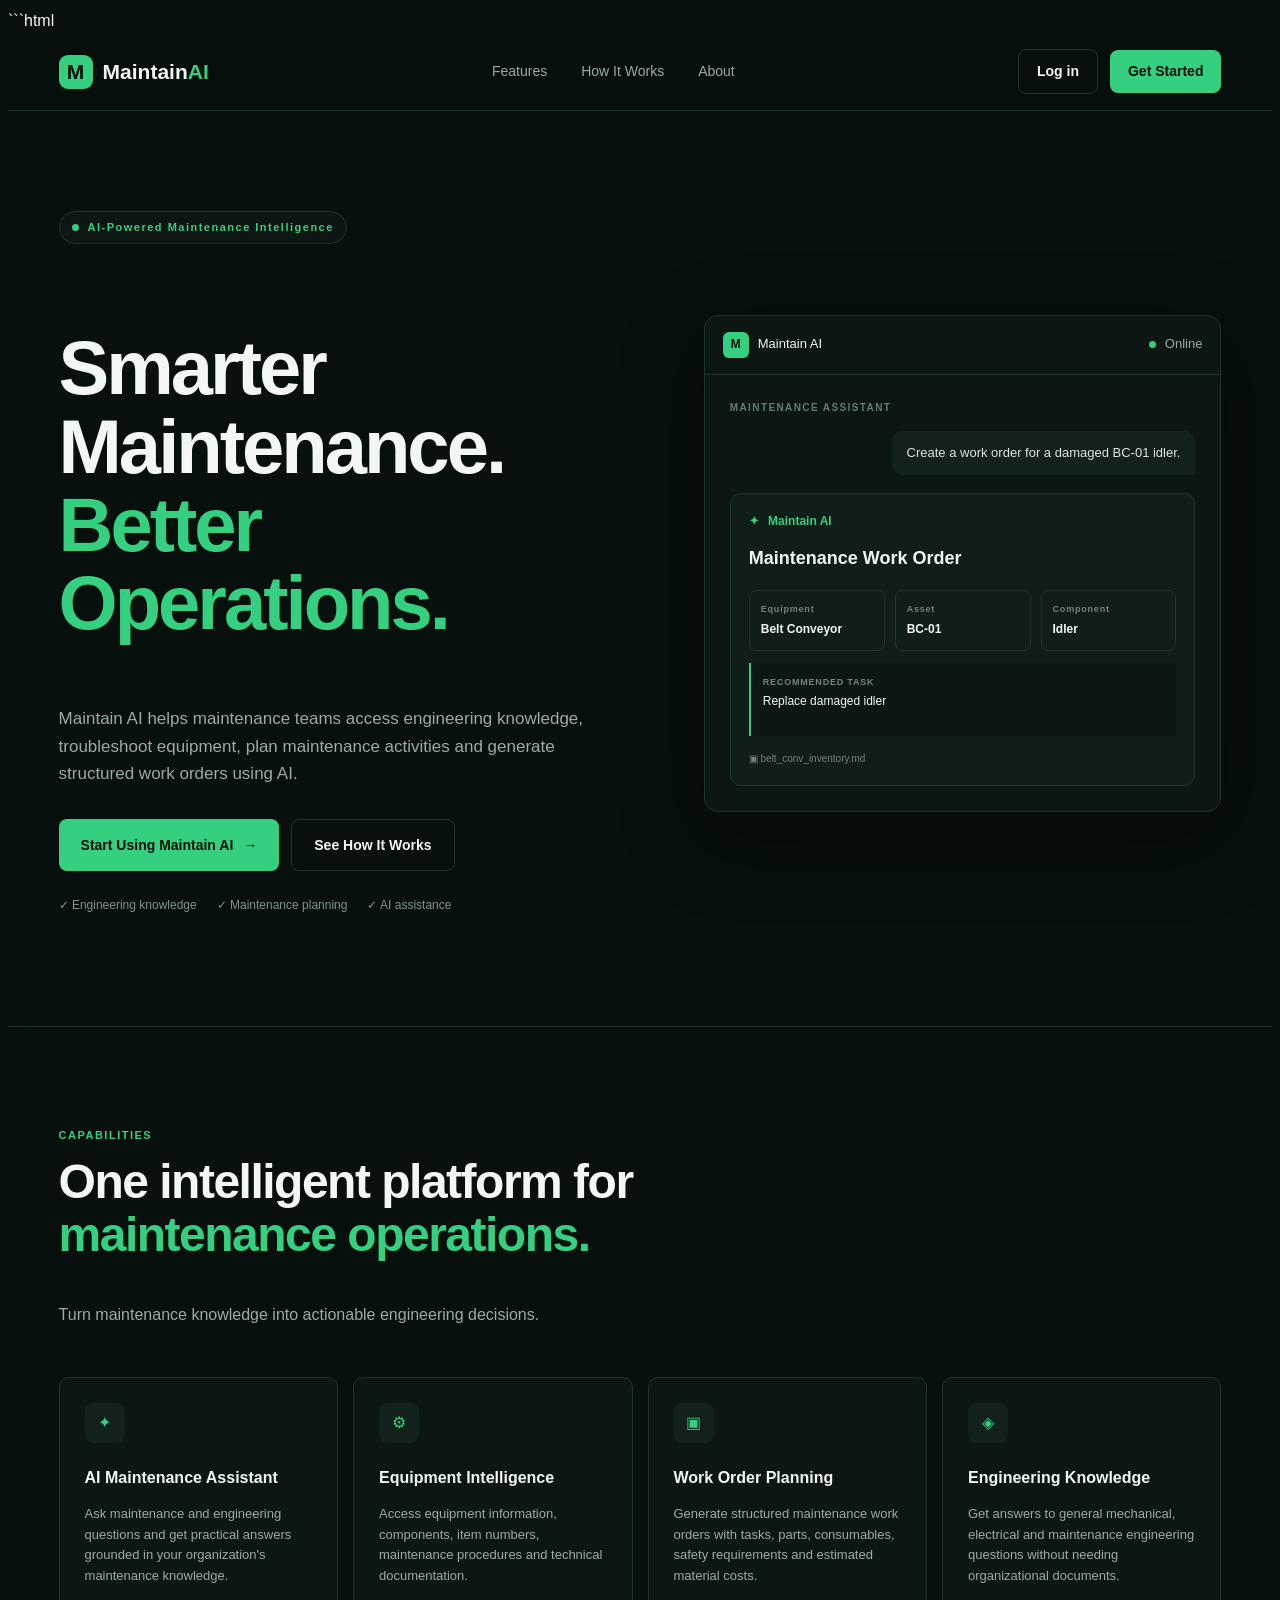
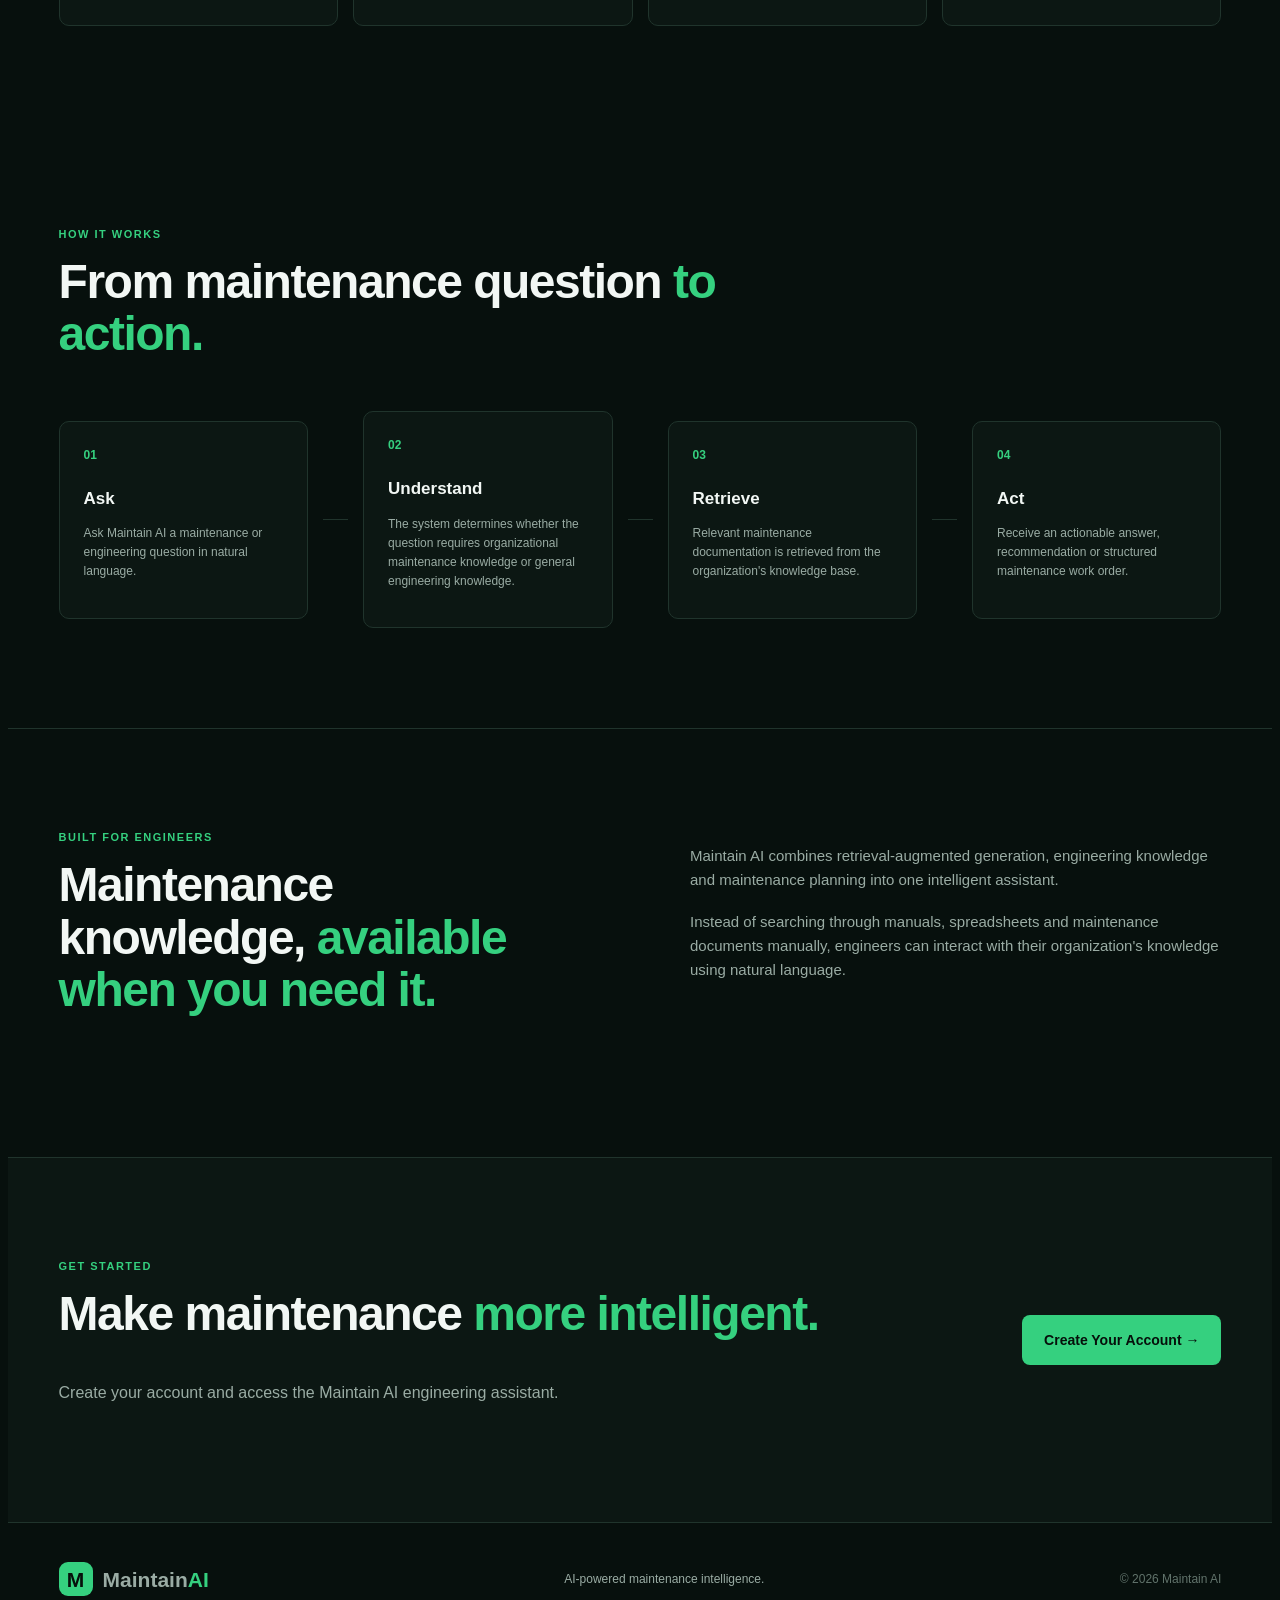
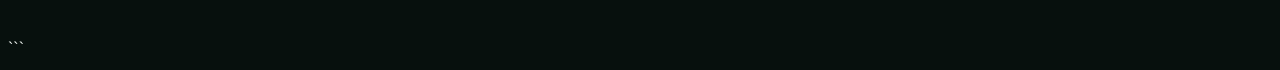
==== frontend/index.html @ f0dd560b "first commit" ====
```html
<!DOCTYPE html>
<html lang="en">

<head>
    <meta charset="UTF-8">
    <meta name="viewport" content="width=device-width, initial-scale=1.0">

    <title>Maintain AI | Intelligent Maintenance Operations</title>

    <link rel="stylesheet" href="style.css">
</head>

<body>

    <!-- ================= NAVBAR ================= -->

    <header class="navbar">
        <div class="container nav-content">

            <a href="index.html" class="logo">
                <span class="logo-mark">M</span>
                <span>Maintain<span class="logo-ai">AI</span></span>
            </a>

            <nav class="nav-links">
                <a href="#features">Features</a>
                <a href="#how-it-works">How It Works</a>
                <a href="#about">About</a>
            </nav>

            <div class="nav-actions">
                <a href="login.html" class="btn btn-outline">Log in</a>
                <a href="register.html" class="btn btn-primary">Get Started</a>
            </div>

        </div>
    </header>


    <!-- ================= HERO ================= -->

    <main>

        <section class="hero">
            <div class="container hero-content">

                <div class="hero-text">

                    <div class="eyebrow">
                        <span class="status-dot"></span>
                        AI-Powered Maintenance Intelligence
                    </div>

                    <h1>
                        Smarter Maintenance.
                        <span>Better Operations.</span>
                    </h1>

                    <p class="hero-description">
                        Maintain AI helps maintenance teams access engineering
                        knowledge, troubleshoot equipment, plan maintenance
                        activities and generate structured work orders using AI.
                    </p>

                    <div class="hero-actions">
                        <a href="register.html" class="btn btn-primary btn-large">
                            Start Using Maintain AI
                            <span>→</span>
                        </a>

                        <a href="#how-it-works" class="btn btn-secondary btn-large">
                            See How It Works
                        </a>
                    </div>

                    <div class="hero-trust">
                        <span>✓ Engineering knowledge</span>
                        <span>✓ Maintenance planning</span>
                        <span>✓ AI assistance</span>
                    </div>

                </div>


                <!-- AI PREVIEW -->

                <div class="hero-preview">

                    <div class="preview-window">

                        <div class="window-header">

                            <div class="window-brand">
                                <span class="mini-logo">M</span>
                                Maintain AI
                            </div>

                            <div class="window-status">
                                <span class="status-dot"></span>
                                Online
                            </div>

                        </div>


                        <div class="preview-body">

                            <div class="preview-label">
                                MAINTENANCE ASSISTANT
                            </div>

                            <div class="user-message">
                                Create a work order for a damaged BC-01 idler.
                            </div>

                            <div class="ai-response">

                                <div class="ai-header">
                                    <span class="ai-icon">✦</span>
                                    Maintain AI
                                </div>

                                <h3>Maintenance Work Order</h3>

                                <div class="equipment-info">

                                    <div>
                                        <small>Equipment</small>
                                        <strong>Belt Conveyor</strong>
                                    </div>

                                    <div>
                                        <small>Asset</small>
                                        <strong>BC-01</strong>
                                    </div>

                                    <div>
                                        <small>Component</small>
                                        <strong>Idler</strong>
                                    </div>

                                </div>

                                <div class="task-box">
                                    <small>RECOMMENDED TASK</small>
                                    <p>Replace damaged idler</p>
                                </div>

                                <div class="source">
                                    <span>▣</span>
                                    belt_conv_inventory.md
                                </div>

                            </div>

                        </div>

                    </div>

                </div>

            </div>
        </section>


        <!-- ================= FEATURES ================= -->

        <section class="features-section" id="features">

            <div class="container">

                <div class="section-heading">

                    <div class="section-label">
                        CAPABILITIES
                    </div>

                    <h2>
                        One intelligent platform for
                        <span>maintenance operations.</span>
                    </h2>

                    <p>
                        Turn maintenance knowledge into actionable engineering
                        decisions.
                    </p>

                </div>


                <div class="features-grid">

                    <div class="feature-card">

                        <div class="feature-icon">✦</div>

                        <h3>AI Maintenance Assistant</h3>

                        <p>
                            Ask maintenance and engineering questions and get
                            practical answers grounded in your organization's
                            maintenance knowledge.
                        </p>

                    </div>


                    <div class="feature-card">

                        <div class="feature-icon">⚙</div>

                        <h3>Equipment Intelligence</h3>

                        <p>
                            Access equipment information, components, item
                            numbers, maintenance procedures and technical
                            documentation.
                        </p>

                    </div>


                    <div class="feature-card">

                        <div class="feature-icon">▣</div>

                        <h3>Work Order Planning</h3>

                        <p>
                            Generate structured maintenance work orders with
                            tasks, parts, consumables, safety requirements and
                            estimated material costs.
                        </p>

                    </div>


                    <div class="feature-card">

                        <div class="feature-icon">◈</div>

                        <h3>Engineering Knowledge</h3>

                        <p>
                            Get answers to general mechanical, electrical and
                            maintenance engineering questions without needing
                            organizational documents.
                        </p>

                    </div>

                </div>

            </div>

        </section>


        <!-- ================= HOW IT WORKS ================= -->

        <section class="workflow-section" id="how-it-works">

            <div class="container">

                <div class="section-heading">

                    <div class="section-label">
                        HOW IT WORKS
                    </div>

                    <h2>
                        From maintenance question
                        <span>to action.</span>
                    </h2>

                </div>


                <div class="workflow">

                    <div class="workflow-step">

                        <div class="step-number">01</div>

                        <h3>Ask</h3>

                        <p>
                            Ask Maintain AI a maintenance or engineering
                            question in natural language.
                        </p>

                    </div>


                    <div class="workflow-line"></div>


                    <div class="workflow-step">

                        <div class="step-number">02</div>

                        <h3>Understand</h3>

                        <p>
                            The system determines whether the question requires
                            organizational maintenance knowledge or general
                            engineering knowledge.
                        </p>

                    </div>


                    <div class="workflow-line"></div>


                    <div class="workflow-step">

                        <div class="step-number">03</div>

                        <h3>Retrieve</h3>

                        <p>
                            Relevant maintenance documentation is retrieved
                            from the organization's knowledge base.
                        </p>

                    </div>


                    <div class="workflow-line"></div>


                    <div class="workflow-step">

                        <div class="step-number">04</div>

                        <h3>Act</h3>

                        <p>
                            Receive an actionable answer, recommendation or
                            structured maintenance work order.
                        </p>

                    </div>

                </div>

            </div>

        </section>


        <!-- ================= ABOUT ================= -->

        <section class="about-section" id="about">

            <div class="container about-content">

                <div>

                    <div class="section-label">
                        BUILT FOR ENGINEERS
                    </div>

                    <h2>
                        Maintenance knowledge,
                        <span>available when you need it.</span>
                    </h2>

                </div>

                <div class="about-text">

                    <p>
                        Maintain AI combines retrieval-augmented generation,
                        engineering knowledge and maintenance planning into
                        one intelligent assistant.
                    </p>

                    <p>
                        Instead of searching through manuals, spreadsheets and
                        maintenance documents manually, engineers can interact
                        with their organization's knowledge using natural
                        language.
                    </p>

                </div>

            </div>

        </section>


        <!-- ================= CTA ================= -->

        <section class="cta-section">

            <div class="container cta-content">

                <div>

                    <div class="section-label">
                        GET STARTED
                    </div>

                    <h2>
                        Make maintenance
                        <span>more intelligent.</span>
                    </h2>

                    <p>
                        Create your account and access the Maintain AI
                        engineering assistant.
                    </p>

                </div>

                <a href="register.html" class="btn btn-primary btn-large">
                    Create Your Account →
                </a>

            </div>

        </section>

    </main>


    <!-- ================= FOOTER ================= -->

    <footer class="footer">

        <div class="container footer-content">

            <div class="logo">
                <span class="logo-mark">M</span>
                <span>Maintain<span class="logo-ai">AI</span></span>
            </div>

            <p>
                AI-powered maintenance intelligence.
            </p>

            <span class="copyright">
                © 2026 Maintain AI
            </span>

        </div>

    </footer>


    <script src="app.js"></script>

</body>

</html>
```
---- frontend/style.css ----
css * {
    margin: 0;
    padding: 0;
    box-sizing: border-box;
}

:root {
    --background: #07100d;
    --surface: #0c1713;
    --surface-light: #12211b;
    --border: #20342c;
    --text: #f2f7f4;
    --muted: #9aaca4;
    --accent: #35d07f;
    --accent-dark: #1fa85e;
    --white: #ffffff;
}

html {
    scroll-behavior: smooth;
}

body {
    font-family: Inter, -apple-system, BlinkMacSystemFont, "Segoe UI", sans-serif;
    background: var(--background);
    color: var(--text);
    line-height: 1.6;
}

a {
    color: inherit;
    text-decoration: none;
}

.container {
    width: min(1180px, 92%);
    margin: auto;
}


/* ================= NAVBAR ================= */

.navbar {
    position: sticky;
    top: 0;
    z-index: 100;
    background: rgba(7, 16, 13, 0.92);
    backdrop-filter: blur(14px);
    border-bottom: 1px solid var(--border);
}

.nav-content {
    height: 76px;
    display: flex;
    align-items: center;
    justify-content: space-between;
}

.logo {
    display: flex;
    align-items: center;
    gap: 10px;
    font-size: 21px;
    font-weight: 700;
}

.logo-mark,
.mini-logo {
    width: 34px;
    height: 34px;
    border-radius: 9px;
    display: grid;
    place-items: center;
    background: var(--accent);
    color: #06100b;
    font-weight: 900;
}

.logo-ai {
    color: var(--accent);
}

.nav-links {
    display: flex;
    gap: 34px;
}

.nav-links a {
    color: var(--muted);
    font-size: 14px;
    transition: 0.2s;
}

.nav-links a:hover {
    color: var(--text);
}

.nav-actions {
    display: flex;
    align-items: center;
    gap: 12px;
}


/* ================= BUTTONS ================= */

.btn {
    display: inline-flex;
    align-items: center;
    justify-content: center;
    gap: 10px;
    padding: 10px 18px;
    border-radius: 8px;
    font-size: 14px;
    font-weight: 600;
    transition: 0.2s;
    cursor: pointer;
}

.btn-primary {
    background: var(--accent);
    color: #06100b;
}

.btn-primary:hover {
    background: #4be18f;
    transform: translateY(-1px);
}

.btn-outline {
    border: 1px solid var(--border);
    color: var(--text);
}

.btn-outline:hover {
    border-color: var(--accent);
}

.btn-secondary {
    border: 1px solid var(--border);
    color: var(--text);
}

.btn-secondary:hover {
    background: var(--surface-light);
}

.btn-large {
    padding: 14px 22px;
}


/* ================= HERO ================= */

.hero {
    padding: 100px 0 110px;
    overflow: hidden;
}

.hero-content {
    display: grid;
    grid-template-columns: 1fr 0.9fr;
    align-items: center;
    gap: 70px;
}

.eyebrow,
.section-label {
    color: var(--accent);
    font-size: 11px;
    font-weight: 700;
    letter-spacing: 1.5px;
}

.eyebrow {
    display: inline-flex;
    align-items: center;
    gap: 9px;
    padding: 7px 12px;
    margin-bottom: 22px;
    border: 1px solid var(--border);
    border-radius: 30px;
    background: var(--surface);
}

.status-dot {
    width: 7px;
    height: 7px;
    border-radius: 50%;
    background: var(--accent);
    display: inline-block;
}

.hero h1 {
    font-size: clamp(48px, 6vw, 76px);
    line-height: 1.03;
    letter-spacing: -3px;
    max-width: 700px;
}

.hero h1 span,
.section-heading h2 span,
.about-section h2 span,
.cta-section h2 span {
    color: var(--accent);
}

.hero-description {
    margin-top: 25px;
    color: var(--muted);
    font-size: 17px;
    max-width: 620px;
}

.hero-actions {
    display: flex;
    gap: 12px;
    margin-top: 32px;
}

.hero-trust {
    display: flex;
    flex-wrap: wrap;
    gap: 20px;
    margin-top: 25px;
    color: #7f948b;
    font-size: 12px;
}


/* ================= AI PREVIEW ================= */

.hero-preview {
    position: relative;
}

.preview-window {
    background: var(--surface);
    border: 1px solid var(--border);
    border-radius: 14px;
    overflow: hidden;
    box-shadow: 0 25px 80px rgba(0, 0, 0, 0.35);
}

.window-header {
    height: 58px;
    display: flex;
    justify-content: space-between;
    align-items: center;
    padding: 0 18px;
    border-bottom: 1px solid var(--border);
}

.window-brand,
.window-status {
    display: flex;
    align-items: center;
    gap: 9px;
    font-size: 13px;
}

.mini-logo {
    width: 26px;
    height: 26px;
    border-radius: 6px;
    font-size: 12px;
}

.window-status {
    color: var(--muted);
}

.preview-body {
    padding: 25px;
}

.preview-label {
    color: #657b71;
    font-size: 10px;
    font-weight: 700;
    letter-spacing: 1.4px;
    margin-bottom: 15px;
}

.user-message {
    margin-left: auto;
    width: fit-content;
    max-width: 80%;
    padding: 12px 15px;
    border-radius: 10px 10px 2px 10px;
    background: var(--surface-light);
    font-size: 13px;
    color: #dce7e1;
}

.ai-response {
    margin-top: 18px;
    padding: 18px;
    background: #101d18;
    border: 1px solid var(--border);
    border-radius: 11px;
}

.ai-header {
    color: var(--accent);
    font-size: 12px;
    font-weight: 700;
}

.ai-icon {
    margin-right: 6px;
}

.ai-response h3 {
    margin-top: 12px;
    font-size: 18px;
}

.equipment-info {
    display: grid;
    grid-template-columns: repeat(3, 1fr);
    gap: 10px;
    margin-top: 18px;
}

.equipment-info div {
    padding: 11px;
    border: 1px solid var(--border);
    border-radius: 7px;
}

.equipment-info small,
.task-box small {
    display: block;
    color: #71857c;
    font-size: 9px;
    font-weight: 700;
    letter-spacing: 0.8px;
}

.equipment-info strong {
    display: block;
    margin-top: 3px;
    font-size: 12px;
}

.task-box {
    margin-top: 12px;
    padding: 12px;
    border-left: 2px solid var(--accent);
    background: var(--surface);
}

.task-box p {
    margin-top: 3px;
    font-size: 12px;
}

.source {
    margin-top: 15px;
    color: #71857c;
    font-size: 10px;
}


/* ================= SECTIONS ================= */

.features-section,
.workflow-section,
.about-section,
.cta-section {
    padding: 100px 0;
}

.features-section,
.about-section {
    border-top: 1px solid var(--border);
}

.section-heading {
    max-width: 700px;
    margin-bottom: 50px;
}

.section-heading h2,
.about-section h2,
.cta-section h2 {
    margin-top: 12px;
    font-size: clamp(32px, 4vw, 48px);
    line-height: 1.1;
    letter-spacing: -1.5px;
}

.section-heading p {
    color: var(--muted);
    margin-top: 16px;
}


/* ================= FEATURES ================= */

.features-grid {
    display: grid;
    grid-template-columns: repeat(4, 1fr);
    gap: 15px;
}

.feature-card {
    padding: 25px;
    background: var(--surface);
    border: 1px solid var(--border);
    border-radius: 10px;
    transition: 0.2s;
}

.feature-card:hover {
    transform: translateY(-4px);
    border-color: #315044;
}

.feature-icon {
    width: 40px;
    height: 40px;
    display: grid;
    place-items: center;
    border-radius: 8px;
    background: var(--surface-light);
    color: var(--accent);
    margin-bottom: 22px;
}

.feature-card h3 {
    font-size: 16px;
    margin-bottom: 10px;
}

.feature-card p {
    color: var(--muted);
    font-size: 13px;
}


/* ================= WORKFLOW ================= */

.workflow {
    display: grid;
    grid-template-columns: 1fr auto 1fr auto 1fr auto 1fr;
    align-items: center;
    gap: 15px;
}

.workflow-step {
    padding: 24px;
    background: var(--surface);
    border: 1px solid var(--border);
    border-radius: 10px;
}

.step-number {
    color: var(--accent);
    font-size: 12px;
    font-weight: 700;
    margin-bottom: 20px;
}

.workflow-step h3 {
    font-size: 17px;
    margin-bottom: 8px;
}

.workflow-step p {
    color: var(--muted);
    font-size: 12px;
}

.workflow-line {
    width: 25px;
    height: 1px;
    background: var(--border);
}


/* ================= ABOUT ================= */

.about-content {
    display: grid;
    grid-template-columns: 1fr 1fr;
    gap: 100px;
    align-items: start;
}

.about-text {
    color: var(--muted);
    font-size: 15px;
}

.about-text p+p {
    margin-top: 18px;
}


/* ================= CTA ================= */

.cta-section {
    background: var(--surface);
    border-top: 1px solid var(--border);
    border-bottom: 1px solid var(--border);
}

.cta-content {
    display: flex;
    align-items: center;
    justify-content: space-between;
    gap: 40px;
}

.cta-section p {
    margin-top: 15px;
    color: var(--muted);
}


/* ================= FOOTER ================= */

.footer {
    padding: 35px 0;
}

.footer-content {
    display: flex;
    align-items: center;
    justify-content: space-between;
    color: var(--muted);
    font-size: 12px;
}

.copyright {
    color: #61736b;
}


/* ================= RESPONSIVE ================= */

@media (max-width: 950px) {

    .nav-links {
        display: none;
    }

    .hero-content {
        grid-template-columns: 1fr;
    }

    .features-grid {
        grid-template-columns: repeat(2, 1fr);
    }

    .workflow {
        grid-template-columns: 1fr;
    }

    .workflow-line {
        display: none;
    }

    .about-content {
        grid-template-columns: 1fr;
        gap: 30px;
    }

}

@media (max-width: 600px) {

    .nav-actions .btn-outline {
        display: none;
    }

    .hero {
        padding: 70px 0;
    }

    .hero h1 {
        letter-spacing: -2px;
    }

    .hero-actions {
        flex-direction: column;
    }

    .features-grid {
        grid-template-columns: 1fr;
    }

    .equipment-info {
        grid-template-columns: 1fr;
    }

    .cta-content,
    .footer-content {
        flex-direction: column;
        align-items: flex-start;
    }

}


/* ================= AUTHENTICATION ================= */

.auth-page {
    min-height: 100vh;

    display: flex;
    align-items: center;
    justify-content: center;

    padding: 30px;
}

.auth-card {
    width: min(420px, 100%);

    padding: 38px;

    background: var(--surface);

    border: 1px solid var(--border);

    border-radius: 14px;
}

.auth-card .logo {
    justify-content: center;

    margin-bottom: 40px;
}

.auth-heading {
    text-align: center;

    margin-bottom: 30px;
}

.auth-heading h1 {
    font-size: 30px;

    letter-spacing: -1px;
}

.auth-heading p {
    margin-top: 8px;

    color: var(--muted);

    font-size: 14px;
}

.form-group {
    margin-bottom: 19px;
}

.form-group label {
    display: block;

    margin-bottom: 7px;

    font-size: 13px;

    font-weight: 600;
}

.form-group input {
    width: 100%;

    padding: 13px 14px;

    background: #08120f;

    border: 1px solid var(--border);

    border-radius: 8px;

    color: var(--text);

    outline: none;

    font-size: 14px;
}

.form-group input:focus {
    border-color: var(--accent);
}

.auth-submit {
    width: 100%;

    border: none;

    margin-top: 5px;
}

.auth-error {
    color: #ff7777;

    font-size: 12px;

    margin-bottom: 12px;

    min-height: 18px;
}

.auth-footer {
    text-align: center;

    margin-top: 25px;

    color: var(--muted);

    font-size: 13px;
}

.auth-footer a {
    color: var(--accent);

    font-weight: 600;
}

@media (max-width: 500px) {

    .auth-page {
        padding: 15px;
    }

    .auth-card {
        padding: 28px 22px;
    }

}
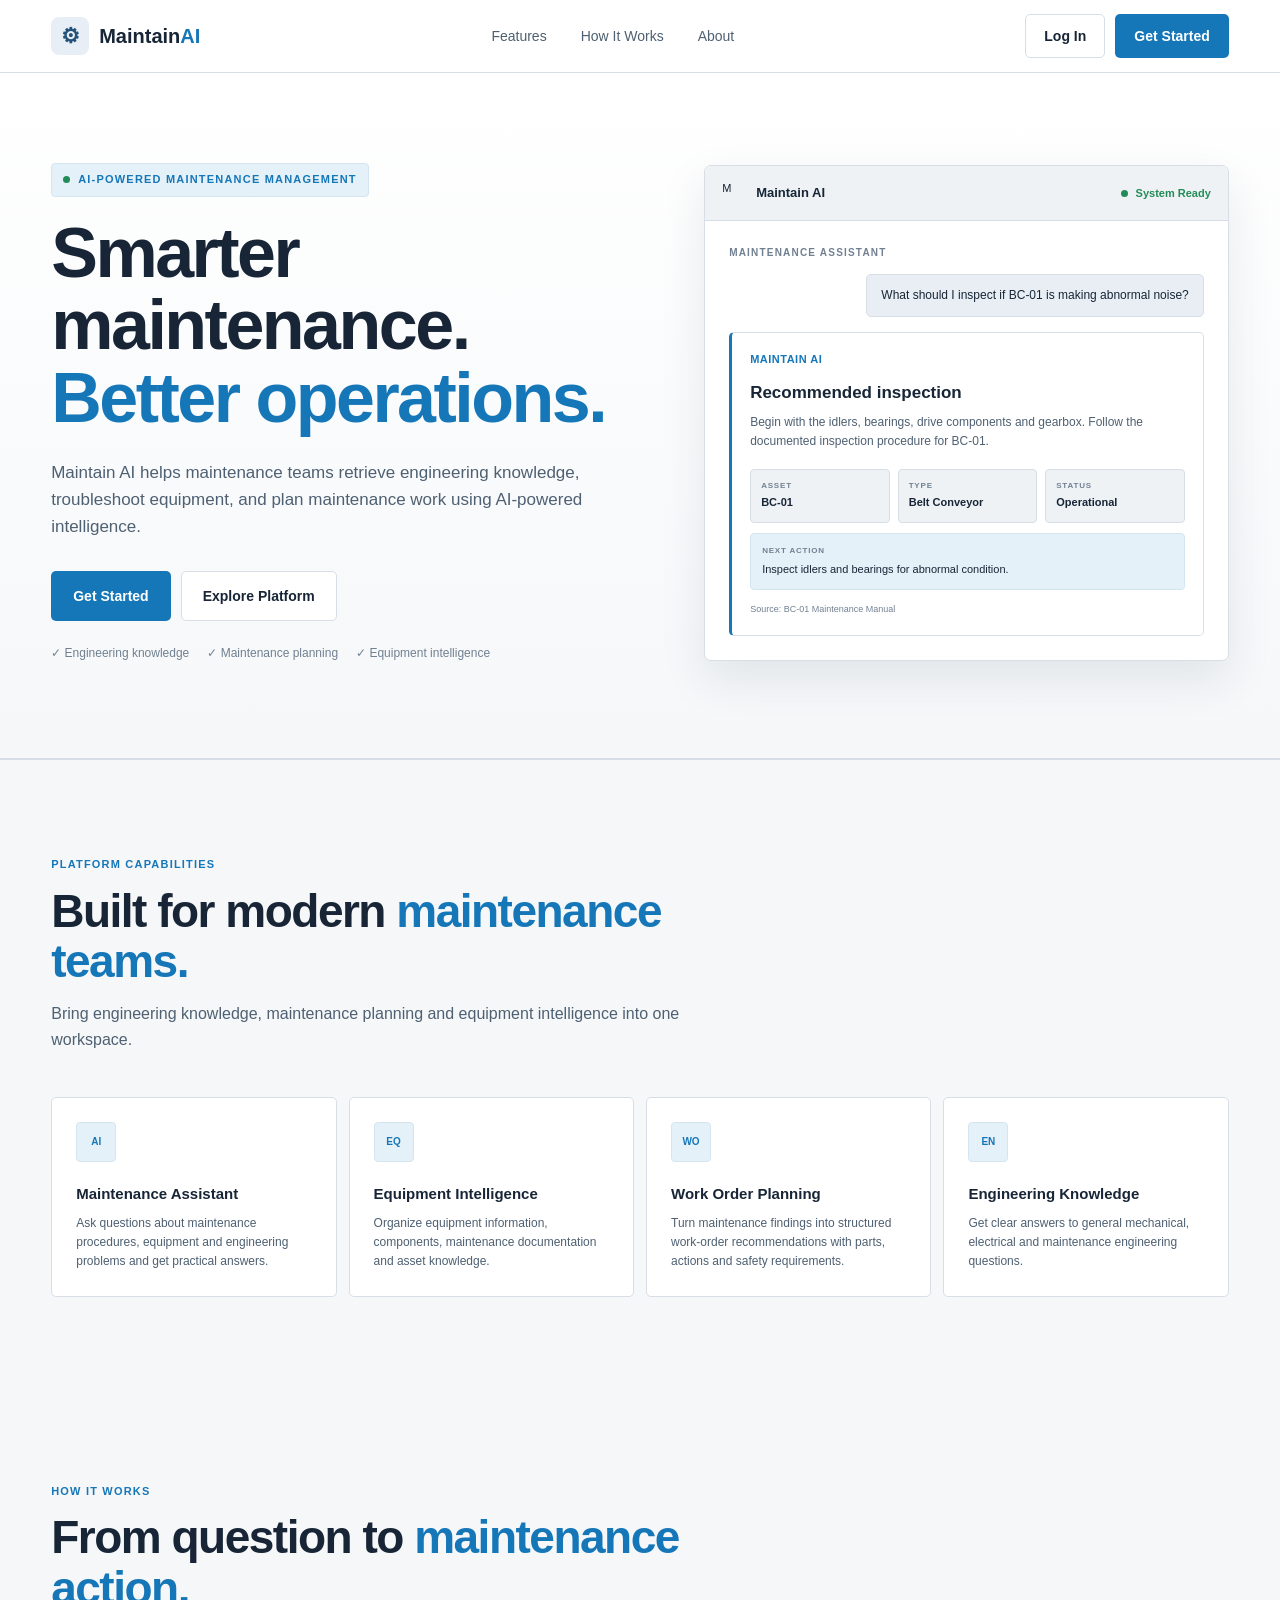
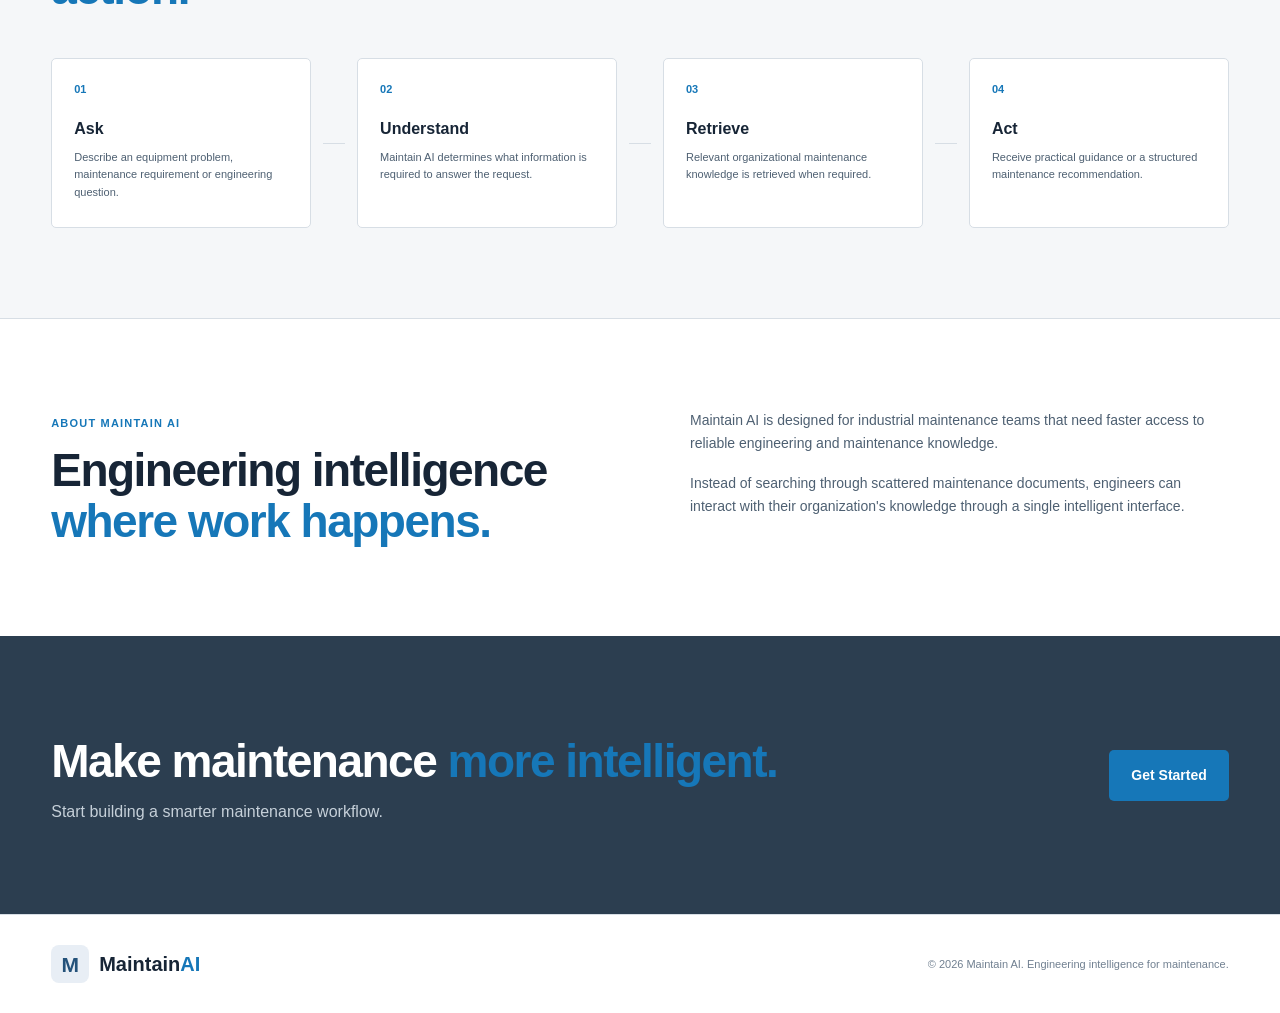
==== commit 7330354d: "changed color and added conversation history" ====
--- a/frontend/index.html
+++ b/frontend/index.html
@@ -1,40 +1,62 @@
-```html
 <!DOCTYPE html>
+
 <html lang="en">
 
 <head>
     <meta charset="UTF-8">
     <meta name="viewport" content="width=device-width, initial-scale=1.0">
 
-    <title>Maintain AI | Intelligent Maintenance Operations</title>
+
+    <title>Maintain AI | Intelligent Maintenance Management</title>
 
     <link rel="stylesheet" href="style.css">
+
+
 </head>
 
 <body>
 
+
     <!-- ================= NAVBAR ================= -->
 
     <header class="navbar">
+
         <div class="container nav-content">
 
             <a href="index.html" class="logo">
-                <span class="logo-mark">M</span>
-                <span>Maintain<span class="logo-ai">AI</span></span>
+
+                <span class="logo-mark">⚙</span>
+
+                <span>
+                    Maintain<span class="logo-ai">AI</span>
+                </span>
+
             </a>
 
+
             <nav class="nav-links">
+
                 <a href="#features">Features</a>
-                <a href="#how-it-works">How It Works</a>
+                <a href="#workflow">How It Works</a>
                 <a href="#about">About</a>
+
             </nav>
 
+
             <div class="nav-actions">
-                <a href="login.html" class="btn btn-outline">Log in</a>
-                <a href="register.html" class="btn btn-primary">Get Started</a>
+
+                <a href="login.html" class="btn btn-outline">
+                    Log In
+                </a>
+
+                <a href="register.html" class="btn btn-primary">
+                    Get Started
+                </a>
+
             </div>
 
         </div>
+
     </header>
 
 
@@ -43,47 +65,68 @@
     <main>
 
         <section class="hero">
+
             <div class="container hero-content">
 
-                <div class="hero-text">
+                <div class="hero-copy">
 
                     <div class="eyebrow">
+
                         <span class="status-dot"></span>
-                        AI-Powered Maintenance Intelligence
-                    </div>
+
+                        AI-POWERED MAINTENANCE MANAGEMENT
+
+                    </div>
+
 
                     <h1>
-                        Smarter Maintenance.
-                        <span>Better Operations.</span>
+
+                        Smarter maintenance.
+                        <span>Better operations.</span>
+
                     </h1>
 
+
                     <p class="hero-description">
-                        Maintain AI helps maintenance teams access engineering
-                        knowledge, troubleshoot equipment, plan maintenance
-                        activities and generate structured work orders using AI.
+
+                        Maintain AI helps maintenance teams retrieve
+                        engineering knowledge, troubleshoot equipment,
+                        and plan maintenance work using AI-powered
+                        intelligence.
+
                     </p>
 
+
                     <div class="hero-actions">
+
                         <a href="register.html" class="btn btn-primary btn-large">
-                            Start Using Maintain AI
-                            <span>→</span>
+
+                            Get Started
+
                         </a>
 
-                        <a href="#how-it-works" class="btn btn-secondary btn-large">
-                            See How It Works
+
+                        <a href="#features" class="btn btn-secondary btn-large">
+
+                            Explore Platform
+
                         </a>
-                    </div>
+
+                    </div>
+
 
                     <div class="hero-trust">
+
                         <span>✓ Engineering knowledge</span>
                         <span>✓ Maintenance planning</span>
-                        <span>✓ AI assistance</span>
-                    </div>
-
-                </div>
-
-
-                <!-- AI PREVIEW -->
+                        <span>✓ Equipment intelligence</span>
+
+                    </div>
+
+                </div>
+
+
+                <!-- ================= SYSTEM PREVIEW ================= -->
 
                 <div class="hero-preview">
 
@@ -92,13 +135,20 @@
                         <div class="window-header">
 
                             <div class="window-brand">
+
                                 <span class="mini-logo">M</span>
-                                Maintain AI
+
+                                <strong>Maintain AI</strong>
+
                             </div>
 
+
                             <div class="window-status">
+
                                 <span class="status-dot"></span>
-                                Online
+
+                                System Ready
+
                             </div>
 
                         </div>
@@ -110,46 +160,69 @@
                                 MAINTENANCE ASSISTANT
                             </div>
 
+
                             <div class="user-message">
-                                Create a work order for a damaged BC-01 idler.
+
+                                What should I inspect if
+                                BC-01 is making abnormal noise?
+
                             </div>
 
+
                             <div class="ai-response">
 
                                 <div class="ai-header">
-                                    <span class="ai-icon">✦</span>
-                                    Maintain AI
+                                    MAINTAIN AI
                                 </div>
 
-                                <h3>Maintenance Work Order</h3>
+
+                                <h3>
+                                    Recommended inspection
+                                </h3>
+
+
+                                <p>
+                                    Begin with the idlers, bearings,
+                                    drive components and gearbox.
+                                    Follow the documented inspection
+                                    procedure for BC-01.
+                                </p>
+
 
                                 <div class="equipment-info">
 
                                     <div>
-                                        <small>Equipment</small>
+                                        <small>ASSET</small>
+                                        <strong>BC-01</strong>
+                                    </div>
+
+                                    <div>
+                                        <small>TYPE</small>
                                         <strong>Belt Conveyor</strong>
                                     </div>
 
                                     <div>
-                                        <small>Asset</small>
-                                        <strong>BC-01</strong>
+                                        <small>STATUS</small>
+                                        <strong>Operational</strong>
                                     </div>
 
-                                    <div>
-                                        <small>Component</small>
-                                        <strong>Idler</strong>
-                                    </div>
-
                                 </div>
 
+
                                 <div class="task-box">
-                                    <small>RECOMMENDED TASK</small>
-                                    <p>Replace damaged idler</p>
+
+                                    <small>NEXT ACTION</small>
+
+                                    <p>
+                                        Inspect idlers and bearings
+                                        for abnormal condition.
+                                    </p>
+
                                 </div>
 
+
                                 <div class="source">
-                                    <span>▣</span>
-                                    belt_conv_inventory.md
+                                    Source: BC-01 Maintenance Manual
                                 </div>
 
                             </div>
@@ -161,29 +234,31 @@
                 </div>
 
             </div>
+
         </section>
 
 
         <!-- ================= FEATURES ================= -->
 
-        <section class="features-section" id="features">
+        <section id="features" class="features-section">
 
             <div class="container">
 
                 <div class="section-heading">
 
-                    <div class="section-label">
-                        CAPABILITIES
-                    </div>
+                    <span class="section-label">
+                        PLATFORM CAPABILITIES
+                    </span>
 
                     <h2>
-                        One intelligent platform for
-                        <span>maintenance operations.</span>
+                        Built for modern
+                        <span>maintenance teams.</span>
                     </h2>
 
                     <p>
-                        Turn maintenance knowledge into actionable engineering
-                        decisions.
+                        Bring engineering knowledge, maintenance
+                        planning and equipment intelligence into
+                        one workspace.
                     </p>
 
                 </div>
@@ -193,14 +268,18 @@
 
                     <div class="feature-card">
 
-                        <div class="feature-icon">✦</div>
-
-                        <h3>AI Maintenance Assistant</h3>
-
-                        <p>
-                            Ask maintenance and engineering questions and get
-                            practical answers grounded in your organization's
-                            maintenance knowledge.
+                        <div class="feature-icon">
+                            AI
+                        </div>
+
+                        <h3>
+                            Maintenance Assistant
+                        </h3>
+
+                        <p>
+                            Ask questions about maintenance procedures,
+                            equipment and engineering problems and get
+                            practical answers.
                         </p>
 
                     </div>
@@ -208,14 +287,17 @@
 
                     <div class="feature-card">
 
-                        <div class="feature-icon">⚙</div>
-
-                        <h3>Equipment Intelligence</h3>
-
-                        <p>
-                            Access equipment information, components, item
-                            numbers, maintenance procedures and technical
-                            documentation.
+                        <div class="feature-icon">
+                            EQ
+                        </div>
+
+                        <h3>
+                            Equipment Intelligence
+                        </h3>
+
+                        <p>
+                            Organize equipment information, components,
+                            maintenance documentation and asset knowledge.
                         </p>
 
                     </div>
@@ -223,14 +305,18 @@
 
                     <div class="feature-card">
 
-                        <div class="feature-icon">▣</div>
-
-                        <h3>Work Order Planning</h3>
-
-                        <p>
-                            Generate structured maintenance work orders with
-                            tasks, parts, consumables, safety requirements and
-                            estimated material costs.
+                        <div class="feature-icon">
+                            WO
+                        </div>
+
+                        <h3>
+                            Work Order Planning
+                        </h3>
+
+                        <p>
+                            Turn maintenance findings into structured
+                            work-order recommendations with parts,
+                            actions and safety requirements.
                         </p>
 
                     </div>
@@ -238,14 +324,17 @@
 
                     <div class="feature-card">
 
-                        <div class="feature-icon">◈</div>
-
-                        <h3>Engineering Knowledge</h3>
-
-                        <p>
-                            Get answers to general mechanical, electrical and
-                            maintenance engineering questions without needing
-                            organizational documents.
+                        <div class="feature-icon">
+                            EN
+                        </div>
+
+                        <h3>
+                            Engineering Knowledge
+                        </h3>
+
+                        <p>
+                            Get clear answers to general mechanical,
+                            electrical and maintenance engineering questions.
                         </p>
 
                     </div>
@@ -257,21 +346,21 @@
         </section>
 
 
-        <!-- ================= HOW IT WORKS ================= -->
-
-        <section class="workflow-section" id="how-it-works">
+        <!-- ================= WORKFLOW ================= -->
+
+        <section id="workflow" class="workflow-section">
 
             <div class="container">
 
                 <div class="section-heading">
 
-                    <div class="section-label">
+                    <span class="section-label">
                         HOW IT WORKS
-                    </div>
+                    </span>
 
                     <h2>
-                        From maintenance question
-                        <span>to action.</span>
+                        From question to
+                        <span>maintenance action.</span>
                     </h2>
 
                 </div>
@@ -281,13 +370,17 @@
 
                     <div class="workflow-step">
 
-                        <div class="step-number">01</div>
-
-                        <h3>Ask</h3>
-
-                        <p>
-                            Ask Maintain AI a maintenance or engineering
-                            question in natural language.
+                        <div class="step-number">
+                            01
+                        </div>
+
+                        <h3>
+                            Ask
+                        </h3>
+
+                        <p>
+                            Describe an equipment problem,
+                            maintenance requirement or engineering question.
                         </p>
 
                     </div>
@@ -298,14 +391,17 @@
 
                     <div class="workflow-step">
 
-                        <div class="step-number">02</div>
-
-                        <h3>Understand</h3>
-
-                        <p>
-                            The system determines whether the question requires
-                            organizational maintenance knowledge or general
-                            engineering knowledge.
+                        <div class="step-number">
+                            02
+                        </div>
+
+                        <h3>
+                            Understand
+                        </h3>
+
+                        <p>
+                            Maintain AI determines what information
+                            is required to answer the request.
                         </p>
 
                     </div>
@@ -316,13 +412,17 @@
 
                     <div class="workflow-step">
 
-                        <div class="step-number">03</div>
-
-                        <h3>Retrieve</h3>
-
-                        <p>
-                            Relevant maintenance documentation is retrieved
-                            from the organization's knowledge base.
+                        <div class="step-number">
+                            03
+                        </div>
+
+                        <h3>
+                            Retrieve
+                        </h3>
+
+                        <p>
+                            Relevant organizational maintenance
+                            knowledge is retrieved when required.
                         </p>
 
                     </div>
@@ -333,13 +433,17 @@
 
                     <div class="workflow-step">
 
-                        <div class="step-number">04</div>
-
-                        <h3>Act</h3>
-
-                        <p>
-                            Receive an actionable answer, recommendation or
-                            structured maintenance work order.
+                        <div class="step-number">
+                            04
+                        </div>
+
+                        <h3>
+                            Act
+                        </h3>
+
+                        <p>
+                            Receive practical guidance or a
+                            structured maintenance recommendation.
                         </p>
 
                     </div>
@@ -353,36 +457,37 @@
 
         <!-- ================= ABOUT ================= -->
 
-        <section class="about-section" id="about">
+        <section id="about" class="about-section">
 
             <div class="container about-content">
 
                 <div>
 
-                    <div class="section-label">
-                        BUILT FOR ENGINEERS
-                    </div>
+                    <span class="section-label">
+                        ABOUT MAINTAIN AI
+                    </span>
 
                     <h2>
-                        Maintenance knowledge,
-                        <span>available when you need it.</span>
+                        Engineering intelligence
+                        <span>where work happens.</span>
                     </h2>
 
                 </div>
 
+
                 <div class="about-text">
 
                     <p>
-                        Maintain AI combines retrieval-augmented generation,
-                        engineering knowledge and maintenance planning into
-                        one intelligent assistant.
+                        Maintain AI is designed for industrial
+                        maintenance teams that need faster access
+                        to reliable engineering and maintenance knowledge.
                     </p>
 
                     <p>
-                        Instead of searching through manuals, spreadsheets and
-                        maintenance documents manually, engineers can interact
-                        with their organization's knowledge using natural
-                        language.
+                        Instead of searching through scattered
+                        maintenance documents, engineers can interact
+                        with their organization's knowledge through
+                        a single intelligent interface.
                     </p>
 
                 </div>
@@ -399,10 +504,6 @@
             <div class="container cta-content">
 
                 <div>
-
-                    <div class="section-label">
-                        GET STARTED
-                    </div>
 
                     <h2>
                         Make maintenance
@@ -410,14 +511,16 @@
                     </h2>
 
                     <p>
-                        Create your account and access the Maintain AI
-                        engineering assistant.
+                        Start building a smarter maintenance workflow.
                     </p>
 
                 </div>
 
+
                 <a href="register.html" class="btn btn-primary btn-large">
-                    Create Your Account →
+
+                    Get Started
+
                 </a>
 
             </div>
@@ -434,17 +537,19 @@
         <div class="container footer-content">
 
             <div class="logo">
+
                 <span class="logo-mark">M</span>
-                <span>Maintain<span class="logo-ai">AI</span></span>
-            </div>
-
-            <p>
-                AI-powered maintenance intelligence.
-            </p>
-
-            <span class="copyright">
-                © 2026 Maintain AI
-            </span>
+
+                <span>
+                    Maintain<span class="logo-ai">AI</span>
+                </span>
+
+            </div>
+
+
+            <div class="copyright">
+                © 2026 Maintain AI. Engineering intelligence for maintenance.
+            </div>
 
         </div>
 
@@ -453,7 +558,7 @@
 
     <script src="app.js"></script>
 
+
 </body>
 
-</html>
-```+</html>
--- a/frontend/style.css
+++ b/frontend/style.css
@@ -1,18 +1,34 @@
-css * {
+* {
     margin: 0;
     padding: 0;
     box-sizing: border-box;
 }
 
 :root {
-    --background: #07100d;
-    --surface: #0c1713;
-    --surface-light: #12211b;
-    --border: #20342c;
-    --text: #f2f7f4;
-    --muted: #9aaca4;
-    --accent: #35d07f;
-    --accent-dark: #1fa85e;
+    --background: #f5f7f9;
+    --surface: #ffffff;
+    --surface-soft: #eef2f5;
+    --surface-blue: #e8eef4;
+
+    --sidebar: #34495e;
+    --sidebar-dark: #2c3e50;
+
+    --border: #d7dee5;
+    --border-light: #e5eaee;
+
+    --text: #172536;
+    --text-secondary: #4e6072;
+    --muted: #718091;
+
+    --primary: #1677b8;
+    --primary-dark: #0f6097;
+    --primary-soft: #e5f1f8;
+
+    --success: #238b57;
+    --success-soft: #e7f5ed;
+
+    --danger: #c94b4b;
+
     --white: #ffffff;
 }
 
@@ -21,9 +37,12 @@
 }
 
 body {
-    font-family: Inter, -apple-system, BlinkMacSystemFont, "Segoe UI", sans-serif;
+    font-family: Inter, -apple-system, BlinkMacSystemFont,
+        "Segoe UI", Roboto, Arial, sans-serif;
+
     background: var(--background);
     color: var(--text);
+
     line-height: 1.6;
 }
 
@@ -38,19 +57,25 @@
 }
 
 
-/* ================= NAVBAR ================= */
+/* ==================================================
+   NAVBAR
+================================================== */
 
 .navbar {
     position: sticky;
     top: 0;
     z-index: 100;
-    background: rgba(7, 16, 13, 0.92);
-    backdrop-filter: blur(14px);
+
+    background: rgba(255, 255, 255, 0.96);
+
     border-bottom: 1px solid var(--border);
+
+    backdrop-filter: blur(10px);
 }
 
 .nav-content {
-    height: 76px;
+    height: 72px;
+
     display: flex;
     align-items: center;
     justify-content: space-between;
@@ -60,24 +85,29 @@
     display: flex;
     align-items: center;
     gap: 10px;
+
+    font-size: 20px;
+    font-weight: 700;
+
+    color: var(--text);
+}
+
+.logo-mark {
+    width: 38px;
+    height: 38px;
+    display: flex;
+    align-items: center;
+    justify-content: center;
+    border-radius: 8px;
+    background: #e8eef5;
+    color: #24527a;
     font-size: 21px;
-    font-weight: 700;
-}
-
-.logo-mark,
-.mini-logo {
-    width: 34px;
-    height: 34px;
-    border-radius: 9px;
-    display: grid;
-    place-items: center;
-    background: var(--accent);
-    color: #06100b;
-    font-weight: 900;
-}
+    font-weight: 600;
+}
+
 
 .logo-ai {
-    color: var(--accent);
+    color: var(--primary);
 }
 
 .nav-links {
@@ -86,168 +116,237 @@
 }
 
 .nav-links a {
-    color: var(--muted);
+    color: var(--text-secondary);
+
     font-size: 14px;
+    font-weight: 500;
+
     transition: 0.2s;
 }
 
 .nav-links a:hover {
-    color: var(--text);
+    color: var(--primary);
 }
 
 .nav-actions {
     display: flex;
     align-items: center;
-    gap: 12px;
-}
-
-
-/* ================= BUTTONS ================= */
+    gap: 10px;
+}
+
+
+/* ==================================================
+   BUTTONS
+================================================== */
 
 .btn {
     display: inline-flex;
     align-items: center;
     justify-content: center;
-    gap: 10px;
+
+    gap: 8px;
+
     padding: 10px 18px;
-    border-radius: 8px;
+
+    border-radius: 5px;
+
+    border: 1px solid transparent;
+
     font-size: 14px;
     font-weight: 600;
-    transition: 0.2s;
+
     cursor: pointer;
+
+    transition:
+        background 0.2s,
+        border-color 0.2s,
+        transform 0.2s;
 }
 
 .btn-primary {
-    background: var(--accent);
-    color: #06100b;
+    background: var(--primary);
+    color: var(--white);
 }
 
 .btn-primary:hover {
-    background: #4be18f;
+    background: var(--primary-dark);
     transform: translateY(-1px);
 }
 
 .btn-outline {
-    border: 1px solid var(--border);
+    background: var(--white);
+    border-color: var(--border);
+
     color: var(--text);
 }
 
 .btn-outline:hover {
-    border-color: var(--accent);
+    border-color: var(--primary);
+    color: var(--primary);
 }
 
 .btn-secondary {
-    border: 1px solid var(--border);
+    background: var(--white);
+
+    border-color: var(--border);
+
     color: var(--text);
 }
 
 .btn-secondary:hover {
-    background: var(--surface-light);
+    background: var(--surface-soft);
 }
 
 .btn-large {
-    padding: 14px 22px;
-}
-
-
-/* ================= HERO ================= */
+    padding: 13px 21px;
+}
+
+
+/* ==================================================
+   HERO
+================================================== */
 
 .hero {
-    padding: 100px 0 110px;
-    overflow: hidden;
+    padding: 90px 0 95px;
+
+    background:
+        linear-gradient(180deg,
+            #ffffff 0%,
+            #f5f7f9 100%);
+
+    border-bottom: 1px solid var(--border);
 }
 
 .hero-content {
     display: grid;
+
     grid-template-columns: 1fr 0.9fr;
-    align-items: center;
+
+    align-items: center;
+
     gap: 70px;
 }
 
 .eyebrow,
 .section-label {
-    color: var(--accent);
+    color: var(--primary);
+
     font-size: 11px;
     font-weight: 700;
-    letter-spacing: 1.5px;
+
+    letter-spacing: 1.2px;
 }
 
 .eyebrow {
     display: inline-flex;
     align-items: center;
-    gap: 9px;
-    padding: 7px 12px;
-    margin-bottom: 22px;
-    border: 1px solid var(--border);
-    border-radius: 30px;
-    background: var(--surface);
+    gap: 8px;
+
+    padding: 7px 11px;
+
+    margin-bottom: 20px;
+
+    background: var(--primary-soft);
+
+    border: 1px solid #d4e5ef;
+
+    border-radius: 4px;
 }
 
 .status-dot {
     width: 7px;
     height: 7px;
+
     border-radius: 50%;
-    background: var(--accent);
+
+    background: var(--success);
+
     display: inline-block;
 }
 
 .hero h1 {
-    font-size: clamp(48px, 6vw, 76px);
-    line-height: 1.03;
-    letter-spacing: -3px;
-    max-width: 700px;
+    max-width: 680px;
+
+    font-size: clamp(46px, 5.5vw, 70px);
+
+    line-height: 1.04;
+
+    letter-spacing: -2.5px;
+
+    color: var(--text);
 }
 
 .hero h1 span,
 .section-heading h2 span,
 .about-section h2 span,
 .cta-section h2 span {
-    color: var(--accent);
+    color: var(--primary);
 }
 
 .hero-description {
-    margin-top: 25px;
+    max-width: 610px;
+
+    margin-top: 24px;
+
+    color: var(--text-secondary);
+
+    font-size: 17px;
+}
+
+.hero-actions {
+    display: flex;
+
+    gap: 10px;
+
+    margin-top: 30px;
+}
+
+.hero-trust {
+    display: flex;
+    flex-wrap: wrap;
+
+    gap: 18px;
+
+    margin-top: 23px;
+
     color: var(--muted);
-    font-size: 17px;
-    max-width: 620px;
-}
-
-.hero-actions {
-    display: flex;
-    gap: 12px;
-    margin-top: 32px;
-}
-
-.hero-trust {
-    display: flex;
-    flex-wrap: wrap;
-    gap: 20px;
-    margin-top: 25px;
-    color: #7f948b;
+
     font-size: 12px;
 }
 
 
-/* ================= AI PREVIEW ================= */
+/* ==================================================
+   SYSTEM PREVIEW
+================================================== */
 
 .hero-preview {
     position: relative;
 }
 
 .preview-window {
+    overflow: hidden;
+
     background: var(--surface);
+
     border: 1px solid var(--border);
-    border-radius: 14px;
-    overflow: hidden;
-    box-shadow: 0 25px 80px rgba(0, 0, 0, 0.35);
+
+    border-radius: 7px;
+
+    box-shadow:
+        0 18px 45px rgba(35, 55, 75, 0.10);
 }
 
 .window-header {
-    height: 58px;
-    display: flex;
+    height: 55px;
+
+    display: flex;
+    align-items: center;
     justify-content: space-between;
-    align-items: center;
-    padding: 0 18px;
+
+    padding: 0 17px;
+
+    background: var(--surface-soft);
+
     border-bottom: 1px solid var(--border);
 }
 
@@ -255,121 +354,177 @@
 .window-status {
     display: flex;
     align-items: center;
-    gap: 9px;
+
+    gap: 8px;
+
     font-size: 13px;
 }
 
 .mini-logo {
     width: 26px;
     height: 26px;
-    border-radius: 6px;
-    font-size: 12px;
+
+    border-radius: 4px;
+
+    font-size: 11px;
 }
 
 .window-status {
+    color: var(--success);
+
+    font-size: 11px;
+    font-weight: 600;
+}
+
+.preview-body {
+    padding: 24px;
+}
+
+.preview-label {
     color: var(--muted);
-}
-
-.preview-body {
-    padding: 25px;
-}
-
-.preview-label {
-    color: #657b71;
+
     font-size: 10px;
     font-weight: 700;
-    letter-spacing: 1.4px;
-    margin-bottom: 15px;
+
+    letter-spacing: 1.2px;
+
+    margin-bottom: 13px;
 }
 
 .user-message {
+    width: fit-content;
+    max-width: 82%;
+
     margin-left: auto;
-    width: fit-content;
-    max-width: 80%;
-    padding: 12px 15px;
-    border-radius: 10px 10px 2px 10px;
-    background: var(--surface-light);
-    font-size: 13px;
-    color: #dce7e1;
+
+    padding: 11px 14px;
+
+    background: var(--surface-blue);
+
+    border: 1px solid var(--border);
+
+    border-radius: 5px;
+
+    color: var(--text);
+
+    font-size: 12px;
 }
 
 .ai-response {
-    margin-top: 18px;
+    margin-top: 15px;
+
     padding: 18px;
-    background: #101d18;
+
+    background: var(--surface);
+
     border: 1px solid var(--border);
-    border-radius: 11px;
+
+    border-left: 3px solid var(--primary);
+
+    border-radius: 5px;
 }
 
 .ai-header {
-    color: var(--accent);
+    color: var(--primary);
+
+    font-size: 11px;
+    font-weight: 700;
+
+    letter-spacing: 0.5px;
+}
+
+.ai-response h3 {
+    margin-top: 10px;
+
+    font-size: 17px;
+}
+
+.ai-response>p {
+    margin-top: 7px;
+
+    color: var(--text-secondary);
+
     font-size: 12px;
-    font-weight: 700;
-}
-
-.ai-icon {
-    margin-right: 6px;
-}
-
-.ai-response h3 {
-    margin-top: 12px;
-    font-size: 18px;
 }
 
 .equipment-info {
     display: grid;
+
     grid-template-columns: repeat(3, 1fr);
-    gap: 10px;
-    margin-top: 18px;
+
+    gap: 8px;
+
+    margin-top: 17px;
 }
 
 .equipment-info div {
-    padding: 11px;
+    padding: 10px;
+
+    background: var(--surface-soft);
+
     border: 1px solid var(--border);
-    border-radius: 7px;
+
+    border-radius: 4px;
 }
 
 .equipment-info small,
 .task-box small {
     display: block;
-    color: #71857c;
-    font-size: 9px;
+
+    color: var(--muted);
+
+    font-size: 8px;
     font-weight: 700;
+
     letter-spacing: 0.8px;
 }
 
 .equipment-info strong {
     display: block;
-    margin-top: 3px;
-    font-size: 12px;
+
+    margin-top: 2px;
+
+    font-size: 11px;
 }
 
 .task-box {
-    margin-top: 12px;
-    padding: 12px;
-    border-left: 2px solid var(--accent);
-    background: var(--surface);
+    margin-top: 10px;
+
+    padding: 11px;
+
+    background: var(--primary-soft);
+
+    border: 1px solid #d4e5ef;
+
+    border-radius: 4px;
 }
 
 .task-box p {
     margin-top: 3px;
-    font-size: 12px;
+
+    color: var(--text);
+
+    font-size: 11px;
 }
 
 .source {
-    margin-top: 15px;
-    color: #71857c;
-    font-size: 10px;
-}
-
-
-/* ================= SECTIONS ================= */
+    margin-top: 12px;
+
+    color: var(--muted);
+
+    font-size: 9px;
+}
+
+
+/* ==================================================
+   SECTIONS
+================================================== */
 
 .features-section,
 .workflow-section,
 .about-section,
 .cta-section {
-    padding: 100px 0;
+    padding: 90px 0;
 }
 
 .features-section,
@@ -378,120 +533,173 @@
 }
 
 .section-heading {
-    max-width: 700px;
-    margin-bottom: 50px;
+    max-width: 690px;
+
+    margin-bottom: 45px;
 }
 
 .section-heading h2,
 .about-section h2,
 .cta-section h2 {
-    margin-top: 12px;
-    font-size: clamp(32px, 4vw, 48px);
+    margin-top: 10px;
+
+    font-size: clamp(32px, 4vw, 46px);
+
     line-height: 1.1;
+
     letter-spacing: -1.5px;
 }
 
 .section-heading p {
-    color: var(--muted);
-    margin-top: 16px;
-}
-
-
-/* ================= FEATURES ================= */
+    margin-top: 14px;
+
+    color: var(--text-secondary);
+}
+
+
+/* ==================================================
+   FEATURES
+================================================== */
 
 .features-grid {
     display: grid;
+
     grid-template-columns: repeat(4, 1fr);
-    gap: 15px;
+
+    gap: 12px;
 }
 
 .feature-card {
-    padding: 25px;
+    padding: 24px;
+
     background: var(--surface);
+
     border: 1px solid var(--border);
-    border-radius: 10px;
+
+    border-radius: 5px;
+
     transition: 0.2s;
 }
 
 .feature-card:hover {
-    transform: translateY(-4px);
-    border-color: #315044;
+    border-color: #b9cbd8;
+
+    box-shadow:
+        0 8px 25px rgba(35, 55, 75, 0.07);
 }
 
 .feature-icon {
     width: 40px;
     height: 40px;
+
     display: grid;
     place-items: center;
-    border-radius: 8px;
-    background: var(--surface-light);
-    color: var(--accent);
-    margin-bottom: 22px;
+
+    margin-bottom: 20px;
+
+    background: var(--primary-soft);
+
+    border: 1px solid #d4e5ef;
+
+    border-radius: 4px;
+
+    color: var(--primary);
+
+    font-size: 10px;
+    font-weight: 800;
 }
 
 .feature-card h3 {
-    font-size: 16px;
-    margin-bottom: 10px;
+    margin-bottom: 8px;
+
+    font-size: 15px;
 }
 
 .feature-card p {
-    color: var(--muted);
-    font-size: 13px;
-}
-
-
-/* ================= WORKFLOW ================= */
+    color: var(--text-secondary);
+
+    font-size: 12px;
+}
+
+
+/* ==================================================
+   WORKFLOW
+================================================== */
 
 .workflow {
     display: grid;
-    grid-template-columns: 1fr auto 1fr auto 1fr auto 1fr;
-    align-items: center;
-    gap: 15px;
+
+    grid-template-columns:
+        1fr auto 1fr auto 1fr auto 1fr;
+
+    align-items: center;
+
+    gap: 12px;
 }
 
 .workflow-step {
-    padding: 24px;
+    min-height: 170px;
+
+    padding: 22px;
+
     background: var(--surface);
+
     border: 1px solid var(--border);
-    border-radius: 10px;
+
+    border-radius: 5px;
 }
 
 .step-number {
-    color: var(--accent);
-    font-size: 12px;
+    color: var(--primary);
+
+    font-size: 11px;
     font-weight: 700;
-    margin-bottom: 20px;
+
+    margin-bottom: 17px;
 }
 
 .workflow-step h3 {
-    font-size: 17px;
-    margin-bottom: 8px;
+    margin-bottom: 7px;
+
+    font-size: 16px;
 }
 
 .workflow-step p {
-    color: var(--muted);
-    font-size: 12px;
+    color: var(--text-secondary);
+
+    font-size: 11px;
 }
 
 .workflow-line {
-    width: 25px;
+    width: 22px;
     height: 1px;
+
     background: var(--border);
 }
 
 
-/* ================= ABOUT ================= */
+/* ==================================================
+   ABOUT
+================================================== */
+
+.about-section {
+    background: var(--surface);
+}
 
 .about-content {
     display: grid;
+
     grid-template-columns: 1fr 1fr;
+
     gap: 100px;
+
     align-items: start;
 }
 
 .about-text {
-    color: var(--muted);
-    font-size: 15px;
+    color: var(--text-secondary);
+
+    font-size: 14px;
 }
 
 .about-text p+p {
@@ -499,47 +707,216 @@
 }
 
 
-/* ================= CTA ================= */
+/* ==================================================
+   CTA
+================================================== */
 
 .cta-section {
+    background: var(--sidebar-dark);
+
+    color: var(--white);
+}
+
+.cta-content {
+    display: flex;
+
+    align-items: center;
+    justify-content: space-between;
+
+    gap: 40px;
+}
+
+.cta-section h2 {
+    color: var(--white);
+}
+
+.cta-section p {
+    margin-top: 12px;
+
+    color: #c6d0d9;
+}
+
+
+/* ==================================================
+   FOOTER
+================================================== */
+
+.footer {
+    padding: 30px 0;
+
+    background: #ffffff;
+
+    border-top: 1px solid var(--border);
+}
+
+.footer-content {
+    display: flex;
+
+    align-items: center;
+    justify-content: space-between;
+
+    color: var(--muted);
+
+    font-size: 11px;
+}
+
+.copyright {
+    color: var(--muted);
+}
+
+
+/* ==================================================
+   AUTHENTICATION
+================================================== */
+
+.auth-page {
+    min-height: 100vh;
+
+    display: flex;
+    align-items: center;
+    justify-content: center;
+
+    padding: 35px;
+
+    background:
+        linear-gradient(135deg,
+            #eef2f5 0%,
+            #f8fafb 55%,
+            #e9eff4 100%);
+}
+
+.auth-card {
+    width: min(420px, 100%);
+
+    padding: 38px;
+
     background: var(--surface);
-    border-top: 1px solid var(--border);
-    border-bottom: 1px solid var(--border);
-}
-
-.cta-content {
-    display: flex;
-    align-items: center;
-    justify-content: space-between;
-    gap: 40px;
-}
-
-.cta-section p {
-    margin-top: 15px;
-    color: var(--muted);
-}
-
-
-/* ================= FOOTER ================= */
-
-.footer {
-    padding: 35px 0;
-}
-
-.footer-content {
-    display: flex;
-    align-items: center;
-    justify-content: space-between;
-    color: var(--muted);
+
+    border: 1px solid var(--border);
+
+    border-radius: 6px;
+
+    box-shadow:
+        0 15px 45px rgba(35, 55, 75, 0.10);
+}
+
+.auth-card .logo {
+    justify-content: center;
+
+    margin-bottom: 32px;
+}
+
+.auth-heading {
+    text-align: center;
+
+    margin-bottom: 28px;
+}
+
+.auth-heading h1 {
+    color: var(--text);
+
+    font-size: 27px;
+
+    letter-spacing: -0.8px;
+}
+
+.auth-heading p {
+    margin-top: 7px;
+
+    color: var(--text-secondary);
+
+    font-size: 13px;
+}
+
+.form-group {
+    margin-bottom: 17px;
+}
+
+.form-group label {
+    display: block;
+
+    margin-bottom: 6px;
+
+    color: var(--text);
+
     font-size: 12px;
-}
-
-.copyright {
-    color: #61736b;
-}
-
-
-/* ================= RESPONSIVE ================= */
+    font-weight: 600;
+}
+
+.form-group input {
+    width: 100%;
+
+    padding: 12px 13px;
+
+    background: #ffffff;
+
+    border: 1px solid #cbd5dd;
+
+    border-radius: 4px;
+
+    color: var(--text);
+
+    outline: none;
+
+    font-family: inherit;
+    font-size: 13px;
+
+    transition: 0.2s;
+}
+
+.form-group input::placeholder {
+    color: #9aa7b2;
+}
+
+.form-group input:focus {
+    border-color: var(--primary);
+
+    box-shadow:
+        0 0 0 2px rgba(22, 119, 184, 0.10);
+}
+
+.auth-submit {
+    width: 100%;
+
+    border: none;
+
+    margin-top: 4px;
+}
+
+.auth-error {
+    min-height: 18px;
+
+    margin-bottom: 10px;
+
+    color: var(--danger);
+
+    font-size: 11px;
+}
+
+.auth-footer {
+    text-align: center;
+
+    margin-top: 22px;
+
+    color: var(--text-secondary);
+
+    font-size: 12px;
+}
+
+.auth-footer a {
+    color: var(--primary);
+
+    font-weight: 600;
+}
+
+.auth-footer a:hover {
+    text-decoration: underline;
+}
+
+
+/* ==================================================
+   RESPONSIVE
+================================================== */
 
 @media (max-width: 950px) {
 
@@ -551,6 +928,10 @@
         grid-template-columns: 1fr;
     }
 
+    .hero-preview {
+        max-width: 650px;
+    }
+
     .features-grid {
         grid-template-columns: repeat(2, 1fr);
     }
@@ -565,6 +946,7 @@
 
     .about-content {
         grid-template-columns: 1fr;
+
         gap: 30px;
     }
 
@@ -577,15 +959,20 @@
     }
 
     .hero {
-        padding: 70px 0;
+        padding: 65px 0;
     }
 
     .hero h1 {
-        letter-spacing: -2px;
+        letter-spacing: -1.8px;
     }
 
     .hero-actions {
         flex-direction: column;
+    }
+
+    .hero-trust {
+        flex-direction: column;
+        gap: 7px;
     }
 
     .features-grid {
@@ -602,137 +989,12 @@
         align-items: flex-start;
     }
 
-}
-
-
-/* ================= AUTHENTICATION ================= */
-
-.auth-page {
-    min-height: 100vh;
-
-    display: flex;
-    align-items: center;
-    justify-content: center;
-
-    padding: 30px;
-}
-
-.auth-card {
-    width: min(420px, 100%);
-
-    padding: 38px;
-
-    background: var(--surface);
-
-    border: 1px solid var(--border);
-
-    border-radius: 14px;
-}
-
-.auth-card .logo {
-    justify-content: center;
-
-    margin-bottom: 40px;
-}
-
-.auth-heading {
-    text-align: center;
-
-    margin-bottom: 30px;
-}
-
-.auth-heading h1 {
-    font-size: 30px;
-
-    letter-spacing: -1px;
-}
-
-.auth-heading p {
-    margin-top: 8px;
-
-    color: var(--muted);
-
-    font-size: 14px;
-}
-
-.form-group {
-    margin-bottom: 19px;
-}
-
-.form-group label {
-    display: block;
-
-    margin-bottom: 7px;
-
-    font-size: 13px;
-
-    font-weight: 600;
-}
-
-.form-group input {
-    width: 100%;
-
-    padding: 13px 14px;
-
-    background: #08120f;
-
-    border: 1px solid var(--border);
-
-    border-radius: 8px;
-
-    color: var(--text);
-
-    outline: none;
-
-    font-size: 14px;
-}
-
-.form-group input:focus {
-    border-color: var(--accent);
-}
-
-.auth-submit {
-    width: 100%;
-
-    border: none;
-
-    margin-top: 5px;
-}
-
-.auth-error {
-    color: #ff7777;
-
-    font-size: 12px;
-
-    margin-bottom: 12px;
-
-    min-height: 18px;
-}
-
-.auth-footer {
-    text-align: center;
-
-    margin-top: 25px;
-
-    color: var(--muted);
-
-    font-size: 13px;
-}
-
-.auth-footer a {
-    color: var(--accent);
-
-    font-weight: 600;
-}
-
-@media (max-width: 500px) {
-
     .auth-page {
         padding: 15px;
     }
 
     .auth-card {
-        padding: 28px 22px;
+        padding: 30px 23px;
     }
 
 }
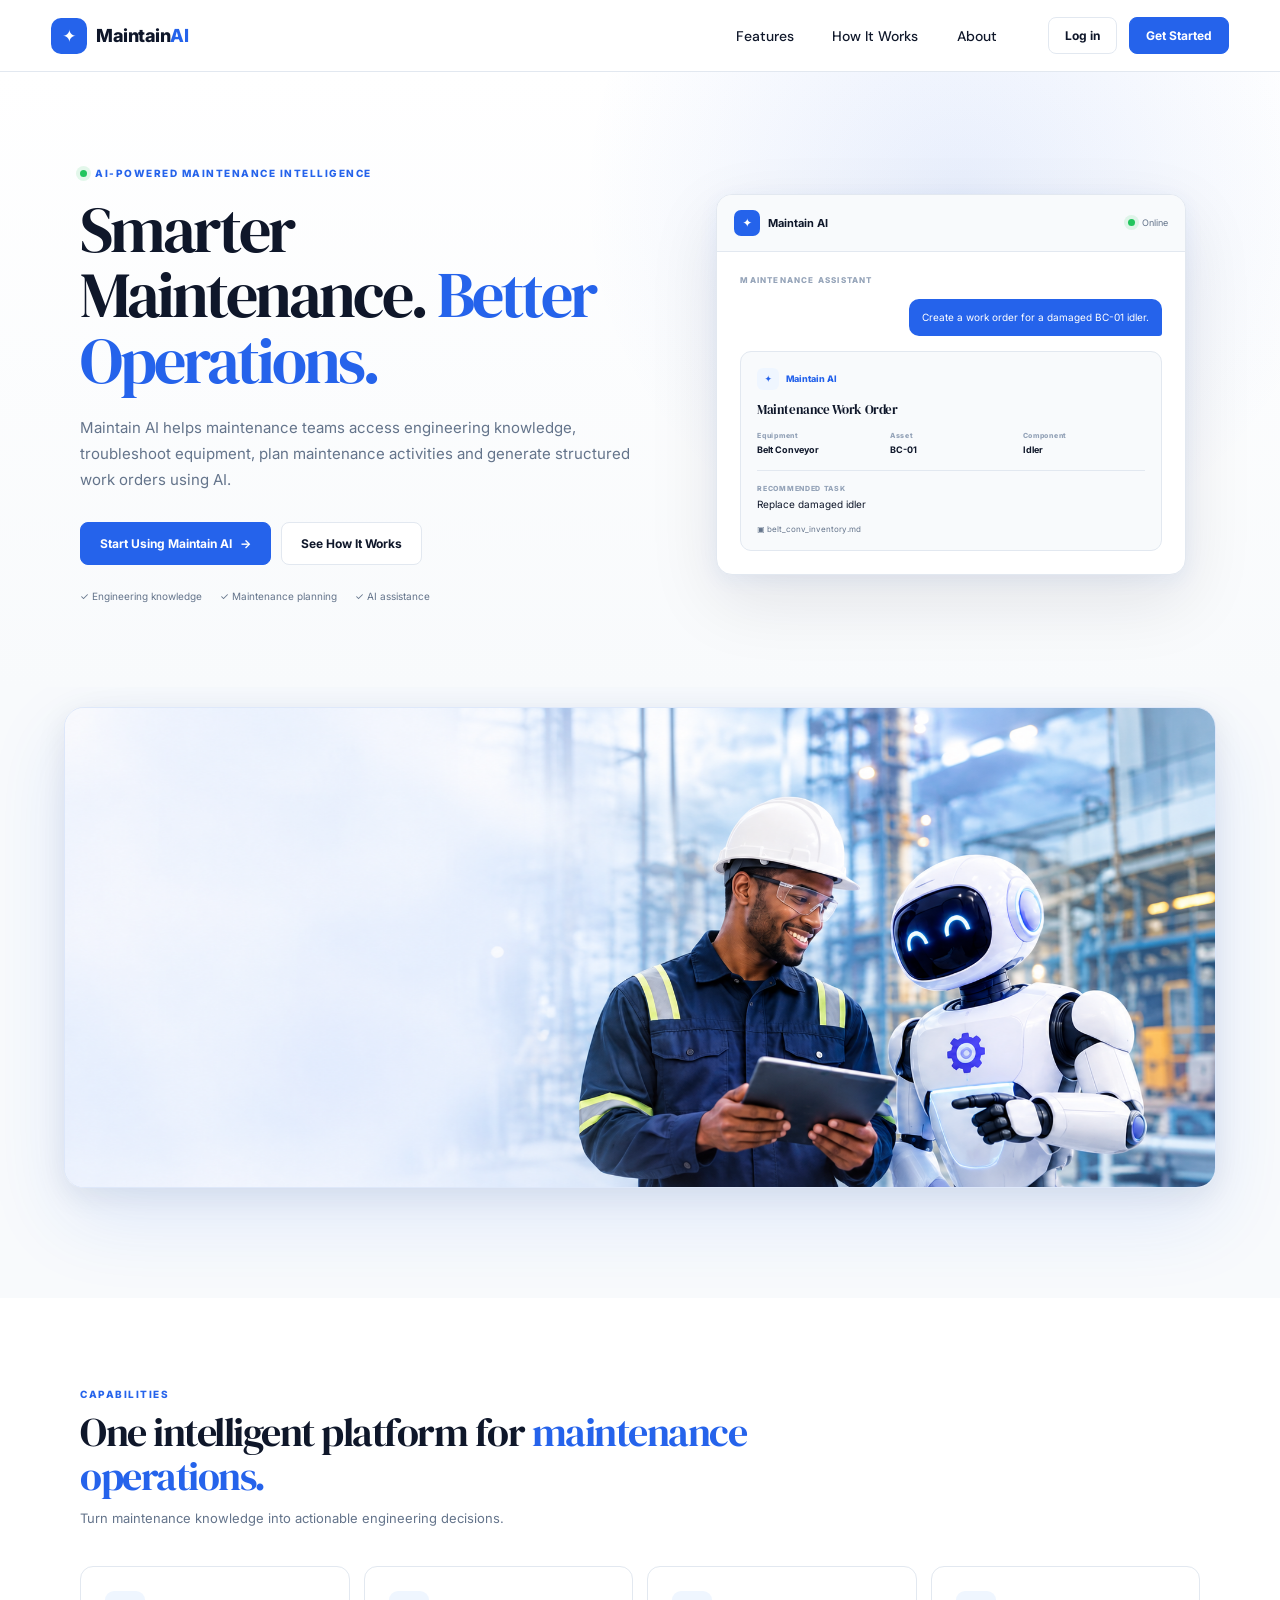
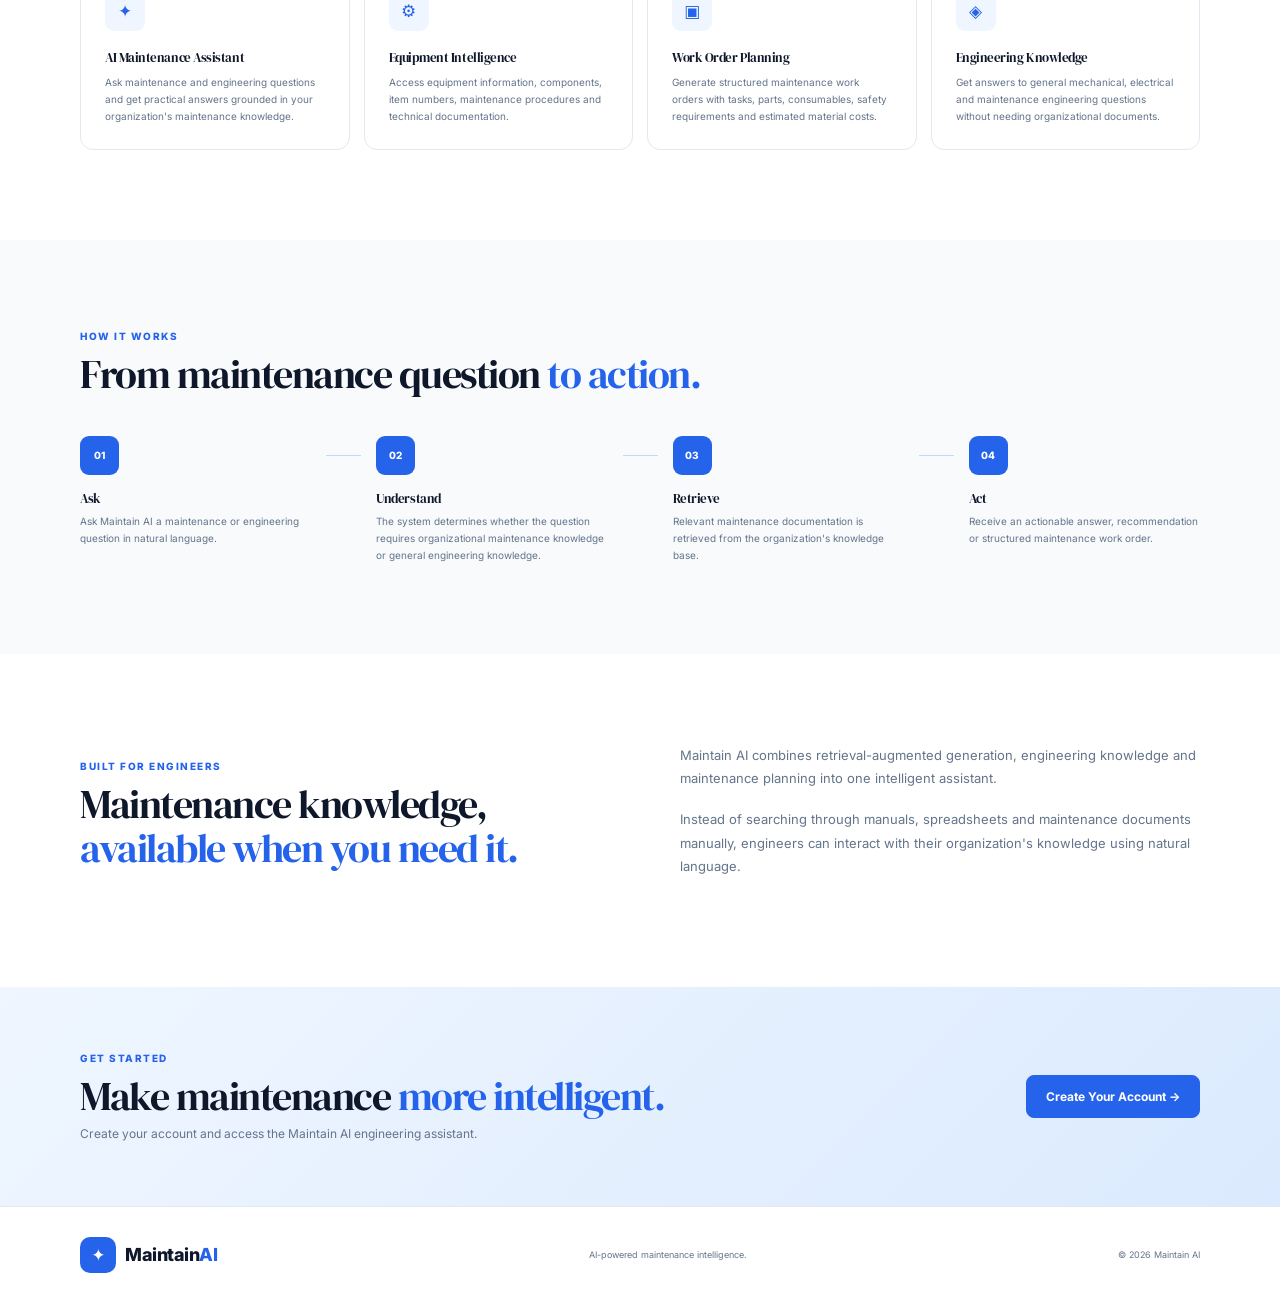
==== commit 2a79e17a: "rebranded the ui" ====
--- a/frontend/index.html
+++ b/frontend/index.html
@@ -1,62 +1,40 @@
+
 <!DOCTYPE html>
-
 <html lang="en">
 
 <head>
     <meta charset="UTF-8">
     <meta name="viewport" content="width=device-width, initial-scale=1.0">
 
-
-    <title>Maintain AI | Intelligent Maintenance Management</title>
+    <title>Maintain AI | Intelligent Maintenance Operations</title>
 
     <link rel="stylesheet" href="style.css">
-
-
 </head>
 
 <body>
 
-
     <!-- ================= NAVBAR ================= -->
 
     <header class="navbar">
-
         <div class="container nav-content">
 
             <a href="index.html" class="logo">
-
-                <span class="logo-mark">⚙</span>
-
-                <span>
-                    Maintain<span class="logo-ai">AI</span>
-                </span>
-
+                <span class="logo-mark">✦</span>
+                <span>Maintain<span class="logo-ai">AI</span></span>
             </a>
 
-
             <nav class="nav-links">
-
                 <a href="#features">Features</a>
-                <a href="#workflow">How It Works</a>
+                <a href="#how-it-works">How It Works</a>
                 <a href="#about">About</a>
-
             </nav>
 
-
             <div class="nav-actions">
-
-                <a href="login.html" class="btn btn-outline">
-                    Log In
-                </a>
-
-                <a href="register.html" class="btn btn-primary">
-                    Get Started
-                </a>
-
+                <a href="login.html" class="btn btn-outline">Log in</a>
+                <a href="register.html" class="btn btn-primary">Get Started</a>
             </div>
 
         </div>
-
     </header>
 
 
@@ -65,68 +43,47 @@
     <main>
 
         <section class="hero">
-
             <div class="container hero-content">
 
-                <div class="hero-copy">
+                <div class="hero-text">
 
                     <div class="eyebrow">
-
                         <span class="status-dot"></span>
-
-                        AI-POWERED MAINTENANCE MANAGEMENT
-
-                    </div>
-
+                        AI-Powered Maintenance Intelligence
+                    </div>
 
                     <h1>
-
-                        Smarter maintenance.
-                        <span>Better operations.</span>
-
+                        Smarter Maintenance.
+                        <span>Better Operations.</span>
                     </h1>
 
-
                     <p class="hero-description">
-
-                        Maintain AI helps maintenance teams retrieve
-                        engineering knowledge, troubleshoot equipment,
-                        and plan maintenance work using AI-powered
-                        intelligence.
-
+                        Maintain AI helps maintenance teams access engineering
+                        knowledge, troubleshoot equipment, plan maintenance
+                        activities and generate structured work orders using AI.
                     </p>
 
-
                     <div class="hero-actions">
-
                         <a href="register.html" class="btn btn-primary btn-large">
-
-                            Get Started
-
+                            Start Using Maintain AI
+                            <span>→</span>
                         </a>
 
-
-                        <a href="#features" class="btn btn-secondary btn-large">
-
-                            Explore Platform
-
+                        <a href="#how-it-works" class="btn btn-secondary btn-large">
+                            See How It Works
                         </a>
-
-                    </div>
-
+                    </div>
 
                     <div class="hero-trust">
-
                         <span>✓ Engineering knowledge</span>
                         <span>✓ Maintenance planning</span>
-                        <span>✓ Equipment intelligence</span>
-
-                    </div>
-
-                </div>
-
-
-                <!-- ================= SYSTEM PREVIEW ================= -->
+                        <span>✓ AI assistance</span>
+                    </div>
+
+                </div>
+
+
+                <!-- AI PREVIEW -->
 
                 <div class="hero-preview">
 
@@ -135,20 +92,13 @@
                         <div class="window-header">
 
                             <div class="window-brand">
-
-                                <span class="mini-logo">M</span>
-
-                                <strong>Maintain AI</strong>
-
+                                <span class="mini-logo">✦</span>
+                                Maintain AI
                             </div>
 
-
                             <div class="window-status">
-
                                 <span class="status-dot"></span>
-
-                                System Ready
-
+                                Online
                             </div>
 
                         </div>
@@ -160,69 +110,46 @@
                                 MAINTENANCE ASSISTANT
                             </div>
 
-
                             <div class="user-message">
-
-                                What should I inspect if
-                                BC-01 is making abnormal noise?
-
+                                Create a work order for a damaged BC-01 idler.
                             </div>
 
-
                             <div class="ai-response">
 
                                 <div class="ai-header">
-                                    MAINTAIN AI
+                                    <span class="ai-icon">✦</span>
+                                    Maintain AI
                                 </div>
 
-
-                                <h3>
-                                    Recommended inspection
-                                </h3>
-
-
-                                <p>
-                                    Begin with the idlers, bearings,
-                                    drive components and gearbox.
-                                    Follow the documented inspection
-                                    procedure for BC-01.
-                                </p>
-
+                                <h3>Maintenance Work Order</h3>
 
                                 <div class="equipment-info">
 
                                     <div>
-                                        <small>ASSET</small>
+                                        <small>Equipment</small>
+                                        <strong>Belt Conveyor</strong>
+                                    </div>
+
+                                    <div>
+                                        <small>Asset</small>
                                         <strong>BC-01</strong>
                                     </div>
 
                                     <div>
-                                        <small>TYPE</small>
-                                        <strong>Belt Conveyor</strong>
+                                        <small>Component</small>
+                                        <strong>Idler</strong>
                                     </div>
 
-                                    <div>
-                                        <small>STATUS</small>
-                                        <strong>Operational</strong>
-                                    </div>
-
                                 </div>
 
-
                                 <div class="task-box">
-
-                                    <small>NEXT ACTION</small>
-
-                                    <p>
-                                        Inspect idlers and bearings
-                                        for abnormal condition.
-                                    </p>
-
+                                    <small>RECOMMENDED TASK</small>
+                                    <p>Replace damaged idler</p>
                                 </div>
 
-
                                 <div class="source">
-                                    Source: BC-01 Maintenance Manual
+                                    <span>▣</span>
+                                    belt_conv_inventory.md
                                 </div>
 
                             </div>
@@ -234,31 +161,35 @@
                 </div>
 
             </div>
-
-        </section>
-
-
+        </section>
+
+
+        <!-- Hero Product Image -->
+        <section class="hero-product-image">
+            <div class="hero-product-container">
+                <img src="./hero.png" alt="MaintainAI dashboard" class="hero-dashboard-image">
+            </div>
+        </section>
         <!-- ================= FEATURES ================= -->
 
-        <section id="features" class="features-section">
+        <section class="features-section" id="features">
 
             <div class="container">
 
                 <div class="section-heading">
 
-                    <span class="section-label">
-                        PLATFORM CAPABILITIES
-                    </span>
+                    <div class="section-label">
+                        CAPABILITIES
+                    </div>
 
                     <h2>
-                        Built for modern
-                        <span>maintenance teams.</span>
+                        One intelligent platform for
+                        <span>maintenance operations.</span>
                     </h2>
 
                     <p>
-                        Bring engineering knowledge, maintenance
-                        planning and equipment intelligence into
-                        one workspace.
+                        Turn maintenance knowledge into actionable engineering
+                        decisions.
                     </p>
 
                 </div>
@@ -268,18 +199,14 @@
 
                     <div class="feature-card">
 
-                        <div class="feature-icon">
-                            AI
-                        </div>
-
-                        <h3>
-                            Maintenance Assistant
-                        </h3>
-
-                        <p>
-                            Ask questions about maintenance procedures,
-                            equipment and engineering problems and get
-                            practical answers.
+                        <div class="feature-icon">✦</div>
+
+                        <h3>AI Maintenance Assistant</h3>
+
+                        <p>
+                            Ask maintenance and engineering questions and get
+                            practical answers grounded in your organization's
+                            maintenance knowledge.
                         </p>
 
                     </div>
@@ -287,17 +214,14 @@
 
                     <div class="feature-card">
 
-                        <div class="feature-icon">
-                            EQ
-                        </div>
-
-                        <h3>
-                            Equipment Intelligence
-                        </h3>
-
-                        <p>
-                            Organize equipment information, components,
-                            maintenance documentation and asset knowledge.
+                        <div class="feature-icon">⚙</div>
+
+                        <h3>Equipment Intelligence</h3>
+
+                        <p>
+                            Access equipment information, components, item
+                            numbers, maintenance procedures and technical
+                            documentation.
                         </p>
 
                     </div>
@@ -305,18 +229,14 @@
 
                     <div class="feature-card">
 
-                        <div class="feature-icon">
-                            WO
-                        </div>
-
-                        <h3>
-                            Work Order Planning
-                        </h3>
-
-                        <p>
-                            Turn maintenance findings into structured
-                            work-order recommendations with parts,
-                            actions and safety requirements.
+                        <div class="feature-icon">▣</div>
+
+                        <h3>Work Order Planning</h3>
+
+                        <p>
+                            Generate structured maintenance work orders with
+                            tasks, parts, consumables, safety requirements and
+                            estimated material costs.
                         </p>
 
                     </div>
@@ -324,43 +244,40 @@
 
                     <div class="feature-card">
 
-                        <div class="feature-icon">
-                            EN
-                        </div>
-
-                        <h3>
-                            Engineering Knowledge
-                        </h3>
-
-                        <p>
-                            Get clear answers to general mechanical,
-                            electrical and maintenance engineering questions.
-                        </p>
-
-                    </div>
-
-                </div>
-
-            </div>
-
-        </section>
-
-
-        <!-- ================= WORKFLOW ================= -->
-
-        <section id="workflow" class="workflow-section">
+                        <div class="feature-icon">◈</div>
+
+                        <h3>Engineering Knowledge</h3>
+
+                        <p>
+                            Get answers to general mechanical, electrical and
+                            maintenance engineering questions without needing
+                            organizational documents.
+                        </p>
+
+                    </div>
+
+                </div>
+
+            </div>
+
+        </section>
+
+
+        <!-- ================= HOW IT WORKS ================= -->
+
+        <section class="workflow-section" id="how-it-works">
 
             <div class="container">
 
                 <div class="section-heading">
 
-                    <span class="section-label">
+                    <div class="section-label">
                         HOW IT WORKS
-                    </span>
+                    </div>
 
                     <h2>
-                        From question to
-                        <span>maintenance action.</span>
+                        From maintenance question
+                        <span>to action.</span>
                     </h2>
 
                 </div>
@@ -370,17 +287,13 @@
 
                     <div class="workflow-step">
 
-                        <div class="step-number">
-                            01
-                        </div>
-
-                        <h3>
-                            Ask
-                        </h3>
-
-                        <p>
-                            Describe an equipment problem,
-                            maintenance requirement or engineering question.
+                        <div class="step-number">01</div>
+
+                        <h3>Ask</h3>
+
+                        <p>
+                            Ask Maintain AI a maintenance or engineering
+                            question in natural language.
                         </p>
 
                     </div>
@@ -391,17 +304,14 @@
 
                     <div class="workflow-step">
 
-                        <div class="step-number">
-                            02
-                        </div>
-
-                        <h3>
-                            Understand
-                        </h3>
-
-                        <p>
-                            Maintain AI determines what information
-                            is required to answer the request.
+                        <div class="step-number">02</div>
+
+                        <h3>Understand</h3>
+
+                        <p>
+                            The system determines whether the question requires
+                            organizational maintenance knowledge or general
+                            engineering knowledge.
                         </p>
 
                     </div>
@@ -412,17 +322,13 @@
 
                     <div class="workflow-step">
 
-                        <div class="step-number">
-                            03
-                        </div>
-
-                        <h3>
-                            Retrieve
-                        </h3>
-
-                        <p>
-                            Relevant organizational maintenance
-                            knowledge is retrieved when required.
+                        <div class="step-number">03</div>
+
+                        <h3>Retrieve</h3>
+
+                        <p>
+                            Relevant maintenance documentation is retrieved
+                            from the organization's knowledge base.
                         </p>
 
                     </div>
@@ -433,17 +339,13 @@
 
                     <div class="workflow-step">
 
-                        <div class="step-number">
-                            04
-                        </div>
-
-                        <h3>
-                            Act
-                        </h3>
-
-                        <p>
-                            Receive practical guidance or a
-                            structured maintenance recommendation.
+                        <div class="step-number">04</div>
+
+                        <h3>Act</h3>
+
+                        <p>
+                            Receive an actionable answer, recommendation or
+                            structured maintenance work order.
                         </p>
 
                     </div>
@@ -457,37 +359,36 @@
 
         <!-- ================= ABOUT ================= -->
 
-        <section id="about" class="about-section">
+        <section class="about-section" id="about">
 
             <div class="container about-content">
 
                 <div>
 
-                    <span class="section-label">
-                        ABOUT MAINTAIN AI
-                    </span>
+                    <div class="section-label">
+                        BUILT FOR ENGINEERS
+                    </div>
 
                     <h2>
-                        Engineering intelligence
-                        <span>where work happens.</span>
+                        Maintenance knowledge,
+                        <span>available when you need it.</span>
                     </h2>
 
                 </div>
 
-
                 <div class="about-text">
 
                     <p>
-                        Maintain AI is designed for industrial
-                        maintenance teams that need faster access
-                        to reliable engineering and maintenance knowledge.
+                        Maintain AI combines retrieval-augmented generation,
+                        engineering knowledge and maintenance planning into
+                        one intelligent assistant.
                     </p>
 
                     <p>
-                        Instead of searching through scattered
-                        maintenance documents, engineers can interact
-                        with their organization's knowledge through
-                        a single intelligent interface.
+                        Instead of searching through manuals, spreadsheets and
+                        maintenance documents manually, engineers can interact
+                        with their organization's knowledge using natural
+                        language.
                     </p>
 
                 </div>
@@ -504,6 +405,10 @@
             <div class="container cta-content">
 
                 <div>
+
+                    <div class="section-label">
+                        GET STARTED
+                    </div>
 
                     <h2>
                         Make maintenance
@@ -511,16 +416,14 @@
                     </h2>
 
                     <p>
-                        Start building a smarter maintenance workflow.
+                        Create your account and access the Maintain AI
+                        engineering assistant.
                     </p>
 
                 </div>
 
-
                 <a href="register.html" class="btn btn-primary btn-large">
-
-                    Get Started
-
+                    Create Your Account →
                 </a>
 
             </div>
@@ -537,19 +440,17 @@
         <div class="container footer-content">
 
             <div class="logo">
-
-                <span class="logo-mark">M</span>
-
-                <span>
-                    Maintain<span class="logo-ai">AI</span>
-                </span>
-
-            </div>
-
-
-            <div class="copyright">
-                © 2026 Maintain AI. Engineering intelligence for maintenance.
-            </div>
+                <span class="logo-mark">✦</span>
+                <span>Maintain<span class="logo-ai">AI</span></span>
+            </div>
+
+            <p>
+                AI-powered maintenance intelligence.
+            </p>
+
+            <span class="copyright">
+                © 2026 Maintain AI
+            </span>
 
         </div>
 
@@ -558,7 +459,6 @@
 
     <script src="app.js"></script>
 
-
 </body>
 
-</html>+</html>
--- a/frontend/style.css
+++ b/frontend/style.css
@@ -1,35 +1,49 @@
+@import url('https://fonts.googleapis.com/css2?family=Inter:wght@400;500;600;700;800&display=swap');
+
+@import url('https://fonts.googleapis.com/css2?family=DM+Sans:wght@400;500;600;700&family=DM+Serif+Display:ital@0;1&display=swap');
+
+:root {
+  --font-body: 'DM Sans', sans-serif;
+  --font-display: 'DM Serif Display', Georgia, serif;
+}
+
+body {
+  font-family: var(--font-body);
+}
+
+h1,
+h2,
+h3,
+.hero-text h1,
+.section-title,
+.cta-content h2 {
+  font-family: var(--font-display);
+  font-size: clamp(2.2rem, 4vw, 4rem);
+  line-height: 1;
+  font-weight: 400;
+  letter-spacing: -0.035em;
+}
+
+:root {
+    --blue: #2563eb;
+    --blue-dark: #1d4ed8;
+    --blue-light: #eff6ff;
+    --blue-soft: #dbeafe;
+
+    --bg: #f8fafc;
+    --surface: #ffffff;
+    --surface-soft: #f1f5f9;
+
+    --border: #e2e8f0;
+    --text: #0f172a;
+    --muted: #64748b;
+    --muted-light: #94a3b8;
+
+    --success: #22c55e;
+}
+
 * {
-    margin: 0;
-    padding: 0;
     box-sizing: border-box;
-}
-
-:root {
-    --background: #f5f7f9;
-    --surface: #ffffff;
-    --surface-soft: #eef2f5;
-    --surface-blue: #e8eef4;
-
-    --sidebar: #34495e;
-    --sidebar-dark: #2c3e50;
-
-    --border: #d7dee5;
-    --border-light: #e5eaee;
-
-    --text: #172536;
-    --text-secondary: #4e6072;
-    --muted: #718091;
-
-    --primary: #1677b8;
-    --primary-dark: #0f6097;
-    --primary-soft: #e5f1f8;
-
-    --success: #238b57;
-    --success-soft: #e7f5ed;
-
-    --danger: #c94b4b;
-
-    --white: #ffffff;
 }
 
 html {
@@ -37,13 +51,10 @@
 }
 
 body {
-    font-family: Inter, -apple-system, BlinkMacSystemFont,
-        "Segoe UI", Roboto, Arial, sans-serif;
-
-    background: var(--background);
+    margin: 0;
+    font-family: Inter, ui-sans-serif, system-ui, -apple-system, sans-serif;
+    background: var(--bg);
     color: var(--text);
-
-    line-height: 1.6;
 }
 
 a {
@@ -51,541 +62,617 @@
     text-decoration: none;
 }
 
+button,
+input {
+    font: inherit;
+}
+
 .container {
-    width: min(1180px, 92%);
-    margin: auto;
-}
-
-
-/* ==================================================
-   NAVBAR
-================================================== */
+    width: min(1120px, calc(100% - 40px));
+    margin: 0 auto;
+}
+
+/* ================= NAVBAR ================= */
 
 .navbar {
     position: sticky;
     top: 0;
+    z-index: 50;
+
+    height: 72px;
+
+    background: rgba(255, 255, 255, 0.92);
+    backdrop-filter: blur(12px);
+
+    border-bottom: 1px solid var(--border);
+}
+
+.nav-content {
+    height: 100%;
+
+    display: flex;
+    align-items: center;
+    justify-content: space-between;
+}
+
+.logo {
+    display: flex;
+    align-items: center;
+    gap: 9px;
+
+    font-size: 18px;
+    font-weight: 800;
+    letter-spacing: -0.5px;
+}
+
+.logo-mark {
+    width: 36px;
+    height: 36px;
+
+    display: grid;
+    place-items: center;
+
+    border-radius: 10px;
+
+    background: var(--blue);
+    color: white;
+
+    font-size: 17px;
+}
+
+.logo-ai {
+    color: var(--blue);
+}
+
+.nav-links {
+    display: flex;
+    gap: 32px;
+
+    color: var(--muted);
+    font-size: 13px;
+    font-weight: 500;
+}
+
+.nav-links a:hover {
+    color: var(--blue);
+}
+
+.nav-actions {
+    display: flex;
+    gap: 9px;
+}
+
+
+
+
+/* =========================================
+   FULL-WIDTH NAVBAR
+   ========================================= */
+
+.navbar {
+    width: 100%;
+    padding: 22px clamp(24px, 4vw, 64px);
+    box-sizing: border-box;
+    position: relative;
     z-index: 100;
-
-    background: rgba(255, 255, 255, 0.96);
-
-    border-bottom: 1px solid var(--border);
-
-    backdrop-filter: blur(10px);
-}
-
-.nav-content {
-    height: 72px;
+}
+
+.navbar .container.nav-content {
+    width: 100%;
+    max-width: none;
+    margin: 0;
+    padding: 0;
 
     display: flex;
     align-items: center;
     justify-content: space-between;
 }
 
-.logo {
-    display: flex;
-    align-items: center;
-    gap: 10px;
-
-    font-size: 20px;
-    font-weight: 700;
-
-    color: var(--text);
-}
-
-.logo-mark {
-    width: 38px;
-    height: 38px;
+/* Logo */
+.navbar .logo {
+    flex-shrink: 0;
+}
+
+/* Center navigation */
+.navbar .nav-links {
     display: flex;
     align-items: center;
     justify-content: center;
-    border-radius: 8px;
-    background: #e8eef5;
-    color: #24527a;
-    font-size: 21px;
-    font-weight: 600;
-}
-
-
-.logo-ai {
-    color: var(--primary);
-}
-
-.nav-links {
-    display: flex;
-    gap: 34px;
-}
-
-.nav-links a {
-    color: var(--text-secondary);
-
+    gap: clamp(24px, 3vw, 48px);
+
+    margin-left: auto;
+    margin-right: clamp(24px, 4vw, 64px);
+}
+
+.navbar .nav-links a {
+    font-family: var(--font-body);
     font-size: 14px;
     font-weight: 500;
-
-    transition: 0.2s;
-}
-
-.nav-links a:hover {
-    color: var(--primary);
-}
-
-.nav-actions {
-    display: flex;
-    align-items: center;
-    gap: 10px;
-}
-
-
-/* ==================================================
-   BUTTONS
-================================================== */
+    color: var(--text);
+    text-decoration: none;
+    white-space: nowrap;
+    transition: opacity 0.2s ease;
+}
+
+.navbar .nav-links a:hover {
+    opacity: 0.65;
+}
+
+/* Right-side buttons */
+.navbar .nav-actions {
+    display: flex;
+    align-items: center;
+    gap: 12px;
+    flex-shrink: 0;
+}
+
+.navbar .nav-actions a {
+    white-space: nowrap;
+}
+
+
+/* =========================================
+   LARGE SCREENS
+   ========================================= */
+
+@media (min-width: 1400px) {
+    .navbar {
+        padding-left: 64px;
+        padding-right: 64px;
+    }
+
+    .navbar .nav-links {
+        gap: 48px;
+        margin-right: 64px;
+    }
+}
+
+
+/* =========================================
+   LAPTOP
+   ========================================= */
+
+@media (max-width: 1100px) {
+    .navbar {
+        padding-left: 32px;
+        padding-right: 32px;
+    }
+
+    .navbar .nav-links {
+        gap: 24px;
+        margin-right: 28px;
+    }
+}
+
+
+/* =========================================
+   MOBILE
+   ========================================= */
+
+@media (max-width: 768px) {
+    .navbar {
+        padding: 16px 20px;
+    }
+
+    .navbar .nav-links {
+        display: none;
+    }
+
+    .navbar .nav-actions {
+        gap: 8px;
+    }
+}
+
+/* ================= BUTTONS ================= */
 
 .btn {
     display: inline-flex;
     align-items: center;
     justify-content: center;
-
     gap: 8px;
 
-    padding: 10px 18px;
-
-    border-radius: 5px;
-
-    border: 1px solid transparent;
-
-    font-size: 14px;
-    font-weight: 600;
+    padding: 10px 16px;
+
+    border-radius: 8px;
+
+    font-size: 12px;
+    font-weight: 700;
+
+    transition: 0.2s ease;
 
     cursor: pointer;
-
-    transition:
-        background 0.2s,
-        border-color 0.2s,
-        transform 0.2s;
 }
 
 .btn-primary {
-    background: var(--primary);
-    color: var(--white);
+    background: var(--blue);
+    color: white;
+    border: 1px solid var(--blue);
 }
 
 .btn-primary:hover {
-    background: var(--primary-dark);
+    background: var(--blue-dark);
     transform: translateY(-1px);
 }
 
 .btn-outline {
-    background: var(--white);
-    border-color: var(--border);
-
+    background: white;
     color: var(--text);
+    border: 1px solid var(--border);
 }
 
 .btn-outline:hover {
-    border-color: var(--primary);
-    color: var(--primary);
+    border-color: var(--blue);
+    color: var(--blue);
 }
 
 .btn-secondary {
-    background: var(--white);
-
-    border-color: var(--border);
-
+    background: white;
     color: var(--text);
+    border: 1px solid var(--border);
 }
 
 .btn-secondary:hover {
-    background: var(--surface-soft);
+    border-color: #bfdbfe;
+    background: var(--blue-light);
 }
 
 .btn-large {
-    padding: 13px 21px;
-}
-
-
-/* ==================================================
-   HERO
-================================================== */
+    padding: 13px 19px;
+    font-size: 12px;
+}
+
+/* ================= HERO ================= */
 
 .hero {
-    padding: 90px 0 95px;
+    padding: 95px 0 85px;
 
     background:
-        linear-gradient(180deg,
+        radial-gradient(
+            circle at 75% 20%,
+            rgba(37, 99, 235, 0.10),
+            transparent 35%
+        ),
+        linear-gradient(
+            180deg,
             #ffffff 0%,
-            #f5f7f9 100%);
-
-    border-bottom: 1px solid var(--border);
+            #f8fafc 100%
+        );
 }
 
 .hero-content {
     display: grid;
-
     grid-template-columns: 1fr 0.9fr;
-
-    align-items: center;
-
+    align-items: center;
     gap: 70px;
 }
 
 .eyebrow,
 .section-label {
-    color: var(--primary);
-
-    font-size: 11px;
-    font-weight: 700;
-
-    letter-spacing: 1.2px;
+    color: var(--blue);
+
+    font-size: 10px;
+    font-weight: 800;
+
+    letter-spacing: 1.5px;
+    text-transform: uppercase;
 }
 
 .eyebrow {
-    display: inline-flex;
+    display: flex;
     align-items: center;
     gap: 8px;
 
-    padding: 7px 11px;
-
-    margin-bottom: 20px;
-
-    background: var(--primary-soft);
-
-    border: 1px solid #d4e5ef;
-
-    border-radius: 4px;
+    margin-bottom: 18px;
 }
 
 .status-dot {
     width: 7px;
     height: 7px;
 
+    display: inline-block;
+
     border-radius: 50%;
 
     background: var(--success);
-
-    display: inline-block;
+    box-shadow: 0 0 0 4px rgba(34, 197, 94, 0.12);
 }
 
 .hero h1 {
-    max-width: 680px;
-
-    font-size: clamp(46px, 5.5vw, 70px);
-
-    line-height: 1.04;
-
-    letter-spacing: -2.5px;
-
-    color: var(--text);
+    margin: 0;
+
+    max-width: 650px;
+
+    font-size: clamp(40px, 5vw, 64px);
+    line-height: 1.02;
+
+    letter-spacing: -3px;
 }
 
 .hero h1 span,
 .section-heading h2 span,
-.about-section h2 span,
-.cta-section h2 span {
-    color: var(--primary);
+.about-content h2 span,
+.cta-content h2 span {
+    color: var(--blue);
 }
 
 .hero-description {
-    max-width: 610px;
-
-    margin-top: 24px;
-
-    color: var(--text-secondary);
-
-    font-size: 17px;
+    max-width: 600px;
+
+    margin: 22px 0 28px;
+
+    color: var(--muted);
+
+    font-size: 15px;
+    line-height: 1.75;
 }
 
 .hero-actions {
     display: flex;
-
     gap: 10px;
-
-    margin-top: 30px;
 }
 
 .hero-trust {
     display: flex;
     flex-wrap: wrap;
-
     gap: 18px;
 
-    margin-top: 23px;
+    margin-top: 25px;
 
     color: var(--muted);
-
-    font-size: 12px;
-}
-
-
-/* ==================================================
-   SYSTEM PREVIEW
-================================================== */
+    font-size: 10px;
+}
+
+/* ================= AI PREVIEW ================= */
 
 .hero-preview {
-    position: relative;
+    display: flex;
+    justify-content: center;
 }
 
 .preview-window {
+    width: 100%;
+    max-width: 470px;
+
     overflow: hidden;
 
-    background: var(--surface);
-
     border: 1px solid var(--border);
-
-    border-radius: 7px;
+    border-radius: 16px;
+
+    background: white;
 
     box-shadow:
-        0 18px 45px rgba(35, 55, 75, 0.10);
+        0 25px 70px rgba(15, 23, 42, 0.10),
+        0 5px 20px rgba(37, 99, 235, 0.06);
 }
 
 .window-header {
-    height: 55px;
-
-    display: flex;
-    align-items: center;
+    display: flex;
     justify-content: space-between;
-
-    padding: 0 17px;
-
-    background: var(--surface-soft);
+    align-items: center;
+
+    padding: 15px 17px;
 
     border-bottom: 1px solid var(--border);
-}
-
-.window-brand,
-.window-status {
-    display: flex;
-    align-items: center;
-
+
+    background: #f8fafc;
+}
+
+.window-brand {
+    display: flex;
+    align-items: center;
     gap: 8px;
 
-    font-size: 13px;
+    font-size: 11px;
+    font-weight: 700;
 }
 
 .mini-logo {
     width: 26px;
     height: 26px;
 
-    border-radius: 4px;
-
-    font-size: 11px;
+    display: grid;
+    place-items: center;
+
+    border-radius: 7px;
+
+    background: var(--blue);
+    color: white;
+
+    font-size: 12px;
 }
 
 .window-status {
-    color: var(--success);
-
-    font-size: 11px;
-    font-weight: 600;
+    display: flex;
+    align-items: center;
+    gap: 7px;
+
+    color: var(--muted);
+
+    font-size: 9px;
 }
 
 .preview-body {
-    padding: 24px;
+    padding: 23px;
 }
 
 .preview-label {
-    color: var(--muted);
-
-    font-size: 10px;
-    font-weight: 700;
-
+    margin-bottom: 14px;
+
+    color: var(--muted-light);
+
+    font-size: 8px;
+    font-weight: 800;
     letter-spacing: 1.2px;
-
-    margin-bottom: 13px;
 }
 
 .user-message {
     width: fit-content;
-    max-width: 82%;
+    max-width: 80%;
 
     margin-left: auto;
-
-    padding: 11px 14px;
-
-    background: var(--surface-blue);
+    margin-bottom: 15px;
+
+    padding: 11px 13px;
+
+    border-radius: 10px 10px 3px 10px;
+
+    background: var(--blue);
+    color: white;
+
+    font-size: 10px;
+    line-height: 1.5;
+}
+
+.ai-response {
+    padding: 16px;
 
     border: 1px solid var(--border);
-
-    border-radius: 5px;
-
-    color: var(--text);
-
-    font-size: 12px;
-}
-
-.ai-response {
-    margin-top: 15px;
-
-    padding: 18px;
-
-    background: var(--surface);
-
-    border: 1px solid var(--border);
-
-    border-left: 3px solid var(--primary);
-
-    border-radius: 5px;
+    border-radius: 11px;
+
+    background: #f8fafc;
 }
 
 .ai-header {
-    color: var(--primary);
-
-    font-size: 11px;
-    font-weight: 700;
-
-    letter-spacing: 0.5px;
+    display: flex;
+    align-items: center;
+    gap: 7px;
+
+    margin-bottom: 13px;
+
+    color: var(--blue);
+
+    font-size: 9px;
+    font-weight: 800;
+}
+
+.ai-icon {
+    width: 22px;
+    height: 22px;
+
+    display: grid;
+    place-items: center;
+
+    border-radius: 6px;
+
+    background: var(--blue-light);
 }
 
 .ai-response h3 {
-    margin-top: 10px;
-
-    font-size: 17px;
-}
-
-.ai-response>p {
-    margin-top: 7px;
-
-    color: var(--text-secondary);
-
-    font-size: 12px;
+    margin: 0 0 15px;
+
+    font-size: 13px;
 }
 
 .equipment-info {
     display: grid;
-
     grid-template-columns: repeat(3, 1fr);
-
-    gap: 8px;
-
-    margin-top: 17px;
-}
-
-.equipment-info div {
-    padding: 10px;
-
-    background: var(--surface-soft);
-
-    border: 1px solid var(--border);
-
-    border-radius: 4px;
+    gap: 10px;
 }
 
 .equipment-info small,
 .task-box small {
     display: block;
 
-    color: var(--muted);
-
-    font-size: 8px;
-    font-weight: 700;
-
-    letter-spacing: 0.8px;
+    color: var(--muted-light);
+
+    font-size: 7px;
+    font-weight: 800;
+    letter-spacing: 0.7px;
 }
 
 .equipment-info strong {
     display: block;
 
-    margin-top: 2px;
-
-    font-size: 11px;
+    margin-top: 4px;
+
+    font-size: 9px;
 }
 
 .task-box {
-    margin-top: 10px;
-
-    padding: 11px;
-
-    background: var(--primary-soft);
-
-    border: 1px solid #d4e5ef;
-
-    border-radius: 4px;
+    margin-top: 15px;
+    padding-top: 13px;
+
+    border-top: 1px solid var(--border);
 }
 
 .task-box p {
-    margin-top: 3px;
-
-    color: var(--text);
-
-    font-size: 11px;
+    margin: 5px 0 0;
+
+    font-size: 10px;
 }
 
 .source {
-    margin-top: 12px;
+    margin-top: 14px;
 
     color: var(--muted);
 
-    font-size: 9px;
-}
-
-
-/* ==================================================
-   SECTIONS
-================================================== */
+    font-size: 8px;
+}
+
+/* ================= SECTIONS ================= */
 
 .features-section,
 .workflow-section,
-.about-section,
-.cta-section {
+.about-section {
     padding: 90px 0;
 }
 
-.features-section,
-.about-section {
-    border-top: 1px solid var(--border);
+.features-section {
+    background: white;
+}
+
+.workflow-section {
+    background: #f8fafc;
 }
 
 .section-heading {
-    max-width: 690px;
-
-    margin-bottom: 45px;
+    max-width: 700px;
+    margin-bottom: 40px;
 }
 
 .section-heading h2,
-.about-section h2,
-.cta-section h2 {
-    margin-top: 10px;
-
-    font-size: clamp(32px, 4vw, 46px);
-
+.about-content h2,
+.cta-content h2 {
+    margin: 10px 0;
+
+    font-size: clamp(28px, 4vw, 40px);
     line-height: 1.1;
 
     letter-spacing: -1.5px;
 }
 
 .section-heading p {
-    margin-top: 14px;
-
-    color: var(--text-secondary);
-}
-
-
-/* ==================================================
-   FEATURES
-================================================== */
+    margin: 12px 0 0;
+
+    color: var(--muted);
+
+    font-size: 13px;
+}
+
+/* ================= FEATURES ================= */
 
 .features-grid {
     display: grid;
-
     grid-template-columns: repeat(4, 1fr);
-
-    gap: 12px;
+    gap: 14px;
 }
 
 .feature-card {
     padding: 24px;
 
-    background: var(--surface);
-
     border: 1px solid var(--border);
-
-    border-radius: 5px;
-
-    transition: 0.2s;
+    border-radius: 13px;
+
+    background: white;
+
+    transition: 0.2s ease;
 }
 
 .feature-card:hover {
-    border-color: #b9cbd8;
-
-    box-shadow:
-        0 8px 25px rgba(35, 55, 75, 0.07);
+    border-color: #bfdbfe;
+    transform: translateY(-3px);
+
+    box-shadow: 0 15px 35px rgba(37, 99, 235, 0.07);
 }
 
 .feature-icon {
@@ -597,235 +684,219 @@
 
     margin-bottom: 20px;
 
-    background: var(--primary-soft);
-
-    border: 1px solid #d4e5ef;
-
-    border-radius: 4px;
-
-    color: var(--primary);
+    border-radius: 9px;
+
+    background: var(--blue-light);
+    color: var(--blue);
+
+    font-size: 17px;
+}
+
+.feature-card h3 {
+    margin: 0 0 10px;
+
+    font-size: 13px;
+}
+
+.feature-card p {
+    margin: 0;
+
+    color: var(--muted);
+
+    font-size: 10px;
+    line-height: 1.7;
+}
+
+/* ================= WORKFLOW ================= */
+
+.workflow {
+    display: flex;
+    align-items: flex-start;
+    gap: 15px;
+}
+
+.workflow-step {
+    flex: 1;
+}
+
+.step-number {
+    width: 39px;
+    height: 39px;
+
+    display: grid;
+    place-items: center;
+
+    margin-bottom: 17px;
+
+    border-radius: 9px;
+
+    background: var(--blue);
+    color: white;
 
     font-size: 10px;
     font-weight: 800;
 }
 
-.feature-card h3 {
-    margin-bottom: 8px;
-
-    font-size: 15px;
-}
-
-.feature-card p {
-    color: var(--text-secondary);
-
-    font-size: 12px;
-}
-
-
-/* ==================================================
-   WORKFLOW
-================================================== */
-
-.workflow {
-    display: grid;
-
-    grid-template-columns:
-        1fr auto 1fr auto 1fr auto 1fr;
-
-    align-items: center;
-
-    gap: 12px;
-}
-
-.workflow-step {
-    min-height: 170px;
-
-    padding: 22px;
-
-    background: var(--surface);
-
-    border: 1px solid var(--border);
-
-    border-radius: 5px;
-}
-
-.step-number {
-    color: var(--primary);
-
-    font-size: 11px;
-    font-weight: 700;
-
-    margin-bottom: 17px;
-}
-
 .workflow-step h3 {
-    margin-bottom: 7px;
-
-    font-size: 16px;
+    margin: 0 0 8px;
+
+    font-size: 13px;
 }
 
 .workflow-step p {
-    color: var(--text-secondary);
-
-    font-size: 11px;
+    margin: 0;
+
+    color: var(--muted);
+
+    font-size: 10px;
+    line-height: 1.7;
 }
 
 .workflow-line {
-    width: 22px;
+    width: 35px;
     height: 1px;
 
-    background: var(--border);
-}
-
-
-/* ==================================================
-   ABOUT
-================================================== */
+    margin-top: 19px;
+
+    background: #bfdbfe;
+}
+
+/* ================= ABOUT ================= */
 
 .about-section {
-    background: var(--surface);
+    background: white;
 }
 
 .about-content {
     display: grid;
-
     grid-template-columns: 1fr 1fr;
-
-    gap: 100px;
-
-    align-items: start;
-}
-
-.about-text {
-    color: var(--text-secondary);
-
-    font-size: 14px;
-}
-
-.about-text p+p {
-    margin-top: 18px;
-}
-
-
-/* ==================================================
-   CTA
-================================================== */
+    gap: 80px;
+    align-items: center;
+}
+
+.about-content h2 {
+    max-width: 500px;
+}
+
+.about-text p {
+    margin: 0 0 18px;
+
+    color: var(--muted);
+
+    font-size: 13px;
+    line-height: 1.8;
+}
+
+/* ================= CTA ================= */
 
 .cta-section {
-    background: var(--sidebar-dark);
-
-    color: var(--white);
+    padding: 65px 0;
+
+    background:
+        linear-gradient(
+            135deg,
+            #eff6ff,
+            #dbeafe
+        );
 }
 
 .cta-content {
     display: flex;
-
     align-items: center;
     justify-content: space-between;
 
-    gap: 40px;
-}
-
-.cta-section h2 {
-    color: var(--white);
-}
-
-.cta-section p {
-    margin-top: 12px;
-
-    color: #c6d0d9;
-}
-
-
-/* ==================================================
-   FOOTER
-================================================== */
+    gap: 30px;
+}
+
+.cta-content h2 {
+    margin-bottom: 8px;
+}
+
+.cta-content p {
+    margin: 0;
+
+    color: var(--muted);
+
+    font-size: 12px;
+}
+
+/* ================= FOOTER ================= */
 
 .footer {
     padding: 30px 0;
 
-    background: #ffffff;
-
     border-top: 1px solid var(--border);
+
+    background: white;
 }
 
 .footer-content {
     display: flex;
-
     align-items: center;
     justify-content: space-between;
-
-    color: var(--muted);
-
-    font-size: 11px;
-}
-
+}
+
+.footer p,
 .copyright {
     color: var(--muted);
-}
-
-
-/* ==================================================
-   AUTHENTICATION
-================================================== */
+
+    font-size: 9px;
+}
+
+/* ================= AUTH ================= */
 
 .auth-page {
     min-height: 100vh;
 
-    display: flex;
-    align-items: center;
-    justify-content: center;
-
-    padding: 35px;
+    display: grid;
+    place-items: center;
+
+    padding: 30px;
 
     background:
-        linear-gradient(135deg,
-            #eef2f5 0%,
-            #f8fafb 55%,
-            #e9eff4 100%);
+        radial-gradient(
+            circle at 50% 0%,
+            rgba(37, 99, 235, 0.12),
+            transparent 40%
+        ),
+        #f8fafc;
 }
 
 .auth-card {
-    width: min(420px, 100%);
-
-    padding: 38px;
-
-    background: var(--surface);
+    width: 100%;
+    max-width: 410px;
+
+    padding: 34px;
 
     border: 1px solid var(--border);
-
-    border-radius: 6px;
-
-    box-shadow:
-        0 15px 45px rgba(35, 55, 75, 0.10);
-}
-
-.auth-card .logo {
-    justify-content: center;
-
-    margin-bottom: 32px;
+    border-radius: 16px;
+
+    background: white;
+
+    box-shadow: 0 25px 70px rgba(15, 23, 42, 0.08);
+}
+
+.auth-card > .logo {
+    margin-bottom: 35px;
 }
 
 .auth-heading {
-    text-align: center;
-
-    margin-bottom: 28px;
+    margin-bottom: 25px;
 }
 
 .auth-heading h1 {
-    color: var(--text);
-
-    font-size: 27px;
-
+    margin: 0 0 8px;
+
+    font-size: 25px;
     letter-spacing: -0.8px;
 }
 
 .auth-heading p {
-    margin-top: 7px;
-
-    color: var(--text-secondary);
-
-    font-size: 13px;
+    margin: 0;
+
+    color: var(--muted);
+
+    font-size: 12px;
 }
 
 .form-group {
@@ -835,12 +906,10 @@
 .form-group label {
     display: block;
 
-    margin-bottom: 6px;
-
-    color: var(--text);
-
-    font-size: 12px;
-    font-weight: 600;
+    margin-bottom: 7px;
+
+    font-size: 10px;
+    font-weight: 700;
 }
 
 .form-group input {
@@ -848,77 +917,63 @@
 
     padding: 12px 13px;
 
-    background: #ffffff;
-
-    border: 1px solid #cbd5dd;
-
-    border-radius: 4px;
-
+    border: 1px solid var(--border);
+    border-radius: 8px;
+
+    outline: none;
+
+    background: white;
     color: var(--text);
 
-    outline: none;
-
-    font-family: inherit;
-    font-size: 13px;
+    font-size: 12px;
 
     transition: 0.2s;
 }
 
+.form-group input:focus {
+    border-color: var(--blue);
+
+    box-shadow: 0 0 0 3px rgba(37, 99, 235, 0.10);
+}
+
 .form-group input::placeholder {
-    color: #9aa7b2;
-}
-
-.form-group input:focus {
-    border-color: var(--primary);
-
-    box-shadow:
-        0 0 0 2px rgba(22, 119, 184, 0.10);
+    color: var(--muted-light);
 }
 
 .auth-submit {
     width: 100%;
 
-    border: none;
-
-    margin-top: 4px;
+    margin-top: 5px;
+
+    padding: 13px;
+}
+
+.auth-footer {
+    margin: 22px 0 0;
+
+    text-align: center;
+
+    color: var(--muted);
+
+    font-size: 10px;
+}
+
+.auth-footer a {
+    color: var(--blue);
+    font-weight: 700;
 }
 
 .auth-error {
-    min-height: 18px;
-
-    margin-bottom: 10px;
-
-    color: var(--danger);
-
-    font-size: 11px;
-}
-
-.auth-footer {
-    text-align: center;
-
-    margin-top: 22px;
-
-    color: var(--text-secondary);
-
-    font-size: 12px;
-}
-
-.auth-footer a {
-    color: var(--primary);
-
-    font-weight: 600;
-}
-
-.auth-footer a:hover {
-    text-decoration: underline;
-}
-
-
-/* ==================================================
-   RESPONSIVE
-================================================== */
-
-@media (max-width: 950px) {
+    margin: 8px 0;
+
+    color: #dc2626;
+
+    font-size: 10px;
+}
+
+/* ================= MOBILE ================= */
+
+@media (max-width: 850px) {
 
     .nav-links {
         display: none;
@@ -926,10 +981,11 @@
 
     .hero-content {
         grid-template-columns: 1fr;
-    }
-
-    .hero-preview {
-        max-width: 650px;
+        gap: 45px;
+    }
+
+    .hero {
+        padding: 65px 0;
     }
 
     .features-grid {
@@ -937,42 +993,48 @@
     }
 
     .workflow {
-        grid-template-columns: 1fr;
+        flex-direction: column;
+        gap: 25px;
     }
 
     .workflow-line {
-        display: none;
+        width: 1px;
+        height: 20px;
+
+        margin: -15px 0 -15px 19px;
     }
 
     .about-content {
         grid-template-columns: 1fr;
-
-        gap: 30px;
-    }
-
-}
-
-@media (max-width: 600px) {
+        gap: 25px;
+    }
+
+    .cta-content {
+        flex-direction: column;
+        align-items: flex-start;
+    }
+}
+
+@media (max-width: 550px) {
+
+    .container {
+        width: min(100% - 28px, 1120px);
+    }
 
     .nav-actions .btn-outline {
         display: none;
     }
 
-    .hero {
-        padding: 65px 0;
-    }
-
     .hero h1 {
-        letter-spacing: -1.8px;
+        font-size: 42px;
     }
 
     .hero-actions {
         flex-direction: column;
     }
 
-    .hero-trust {
-        flex-direction: column;
-        gap: 7px;
+    .hero-actions .btn {
+        width: 100%;
     }
 
     .features-grid {
@@ -983,18 +1045,164 @@
         grid-template-columns: 1fr;
     }
 
-    .cta-content,
-    .footer-content {
-        flex-direction: column;
-        align-items: flex-start;
-    }
-
-    .auth-page {
-        padding: 15px;
-    }
-
     .auth-card {
-        padding: 30px 23px;
-    }
-
+        padding: 25px;
+    }
+}
+
+/* =========================================
+   LANDING PAGE RESPONSIVE
+   ========================================= */
+
+@media (max-width: 1100px) {
+  .hero-content {
+    gap: 40px;
+  }
+
+  .hero-preview {
+    transform: scale(0.95);
+  }
+}
+
+@media (max-width: 900px) {
+  .hero-content {
+    grid-template-columns: 1fr;
+  }
+
+  .hero-text {
+    text-align: center;
+  }
+
+  .hero-actions {
+    justify-content: center;
+  }
+
+  .hero-trust {
+    justify-content: center;
+  }
+
+  .hero-preview {
+    width: 100%;
+    transform: none;
+  }
+
+  .features-grid {
+    grid-template-columns: repeat(2, 1fr);
+  }
+
+  .workflow {
+    grid-template-columns: 1fr;
+  }
+
+  .workflow-line {
+    display: none;
+  }
+}
+
+@media (max-width: 600px) {
+  .features-grid {
+    grid-template-columns: 1fr;
+  }
+
+  .hero-actions {
+    flex-direction: column;
+  }
+
+  .hero-actions a {
+    width: 100%;
+  }
+
+  .preview-window {
+    width: 100%;
+  }
+
+  .about-content {
+    grid-template-columns: 1fr;
+  }
+
+  .cta-content {
+    padding: 30px 20px;
+  }
+}
+
+@media (max-width: 400px) {
+  .hero {
+    padding-left: 16px;
+    padding-right: 16px;
+  }
+
+ .hero-text h1 {
+  font-family: var(--font-display);
+  font-size: clamp(3rem, 6vw, 6rem);
+  font-weight: 400;
+  line-height: 0.98;
+  letter-spacing: -0.04em;
+  max-width: 850px;
+}
+
+.hero-description {
+  font-family: var(--font-body);
+  font-size: clamp(1rem, 1.3vw, 1.15rem);
+  line-height: 1.7;
+  max-width: 600px;
+}
+  .preview-body {
+    padding: 14px;
+  }
+}
+
+
+/* =========================================
+   HERO PRODUCT IMAGE
+   ========================================= */
+
+.hero-product-image {
+    width: 100%;
+    padding: 20px 5vw 110px;
+    overflow: hidden;
+}
+
+.hero-product-container {
+    width: min(1200px, 100%);
+    margin: 0 auto;
+    position: relative;
+}
+
+.hero-dashboard-image {
+    display: block;
+    width: 100%;
+    height: auto;
+    border-radius: 20px;
+    object-fit: cover;
+
+    /* Premium product presentation */
+    box-shadow:
+        0 30px 80px rgba(37, 99, 235, 0.12),
+        0 8px 30px rgba(15, 23, 42, 0.08);
+
+    border: 1px solid rgba(37, 99, 235, 0.12);
+}
+
+
+/* Tablet */
+@media (max-width: 900px) {
+    .hero-product-image {
+        padding: 10px 4vw 80px;
+    }
+
+    .hero-dashboard-image {
+        border-radius: 16px;
+    }
+}
+
+
+/* Mobile */
+@media (max-width: 600px) {
+    .hero-product-image {
+        padding: 0 16px 60px;
+    }
+
+    .hero-dashboard-image {
+        border-radius: 12px;
+    }
 }
